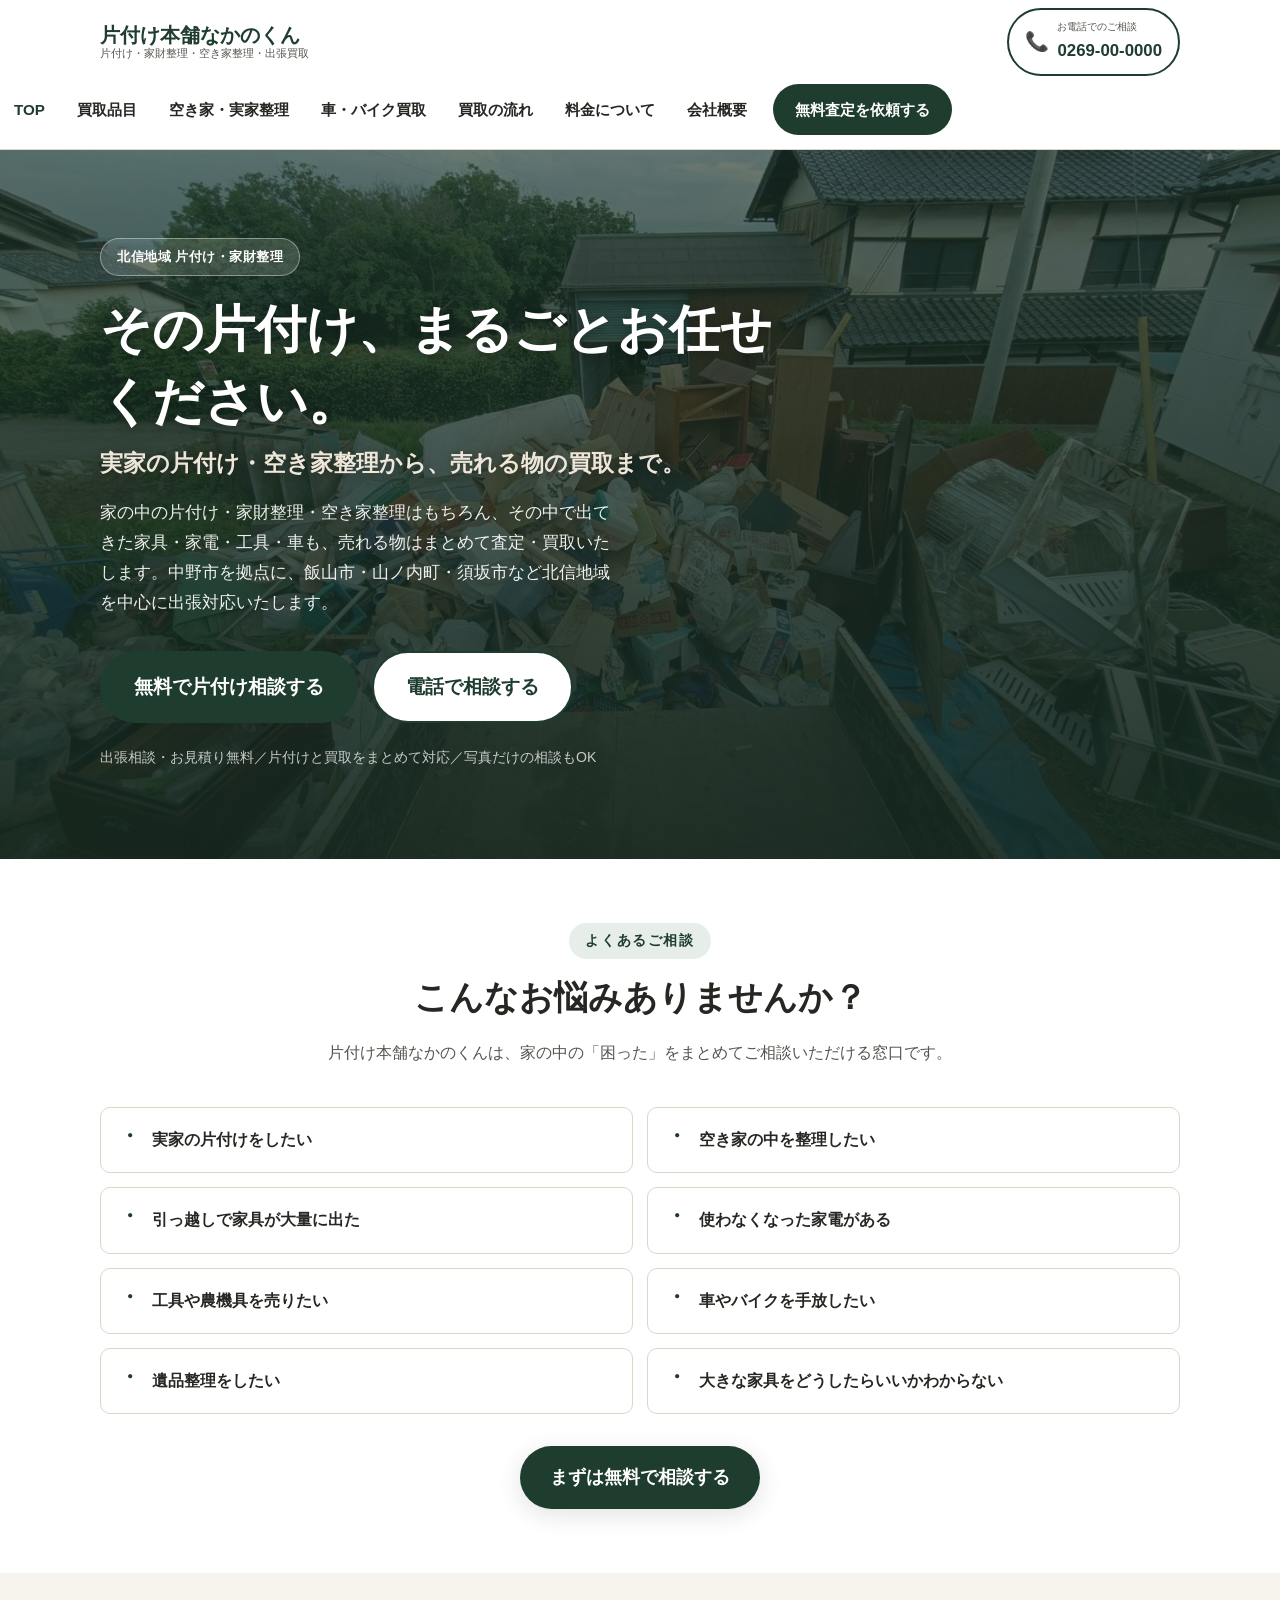
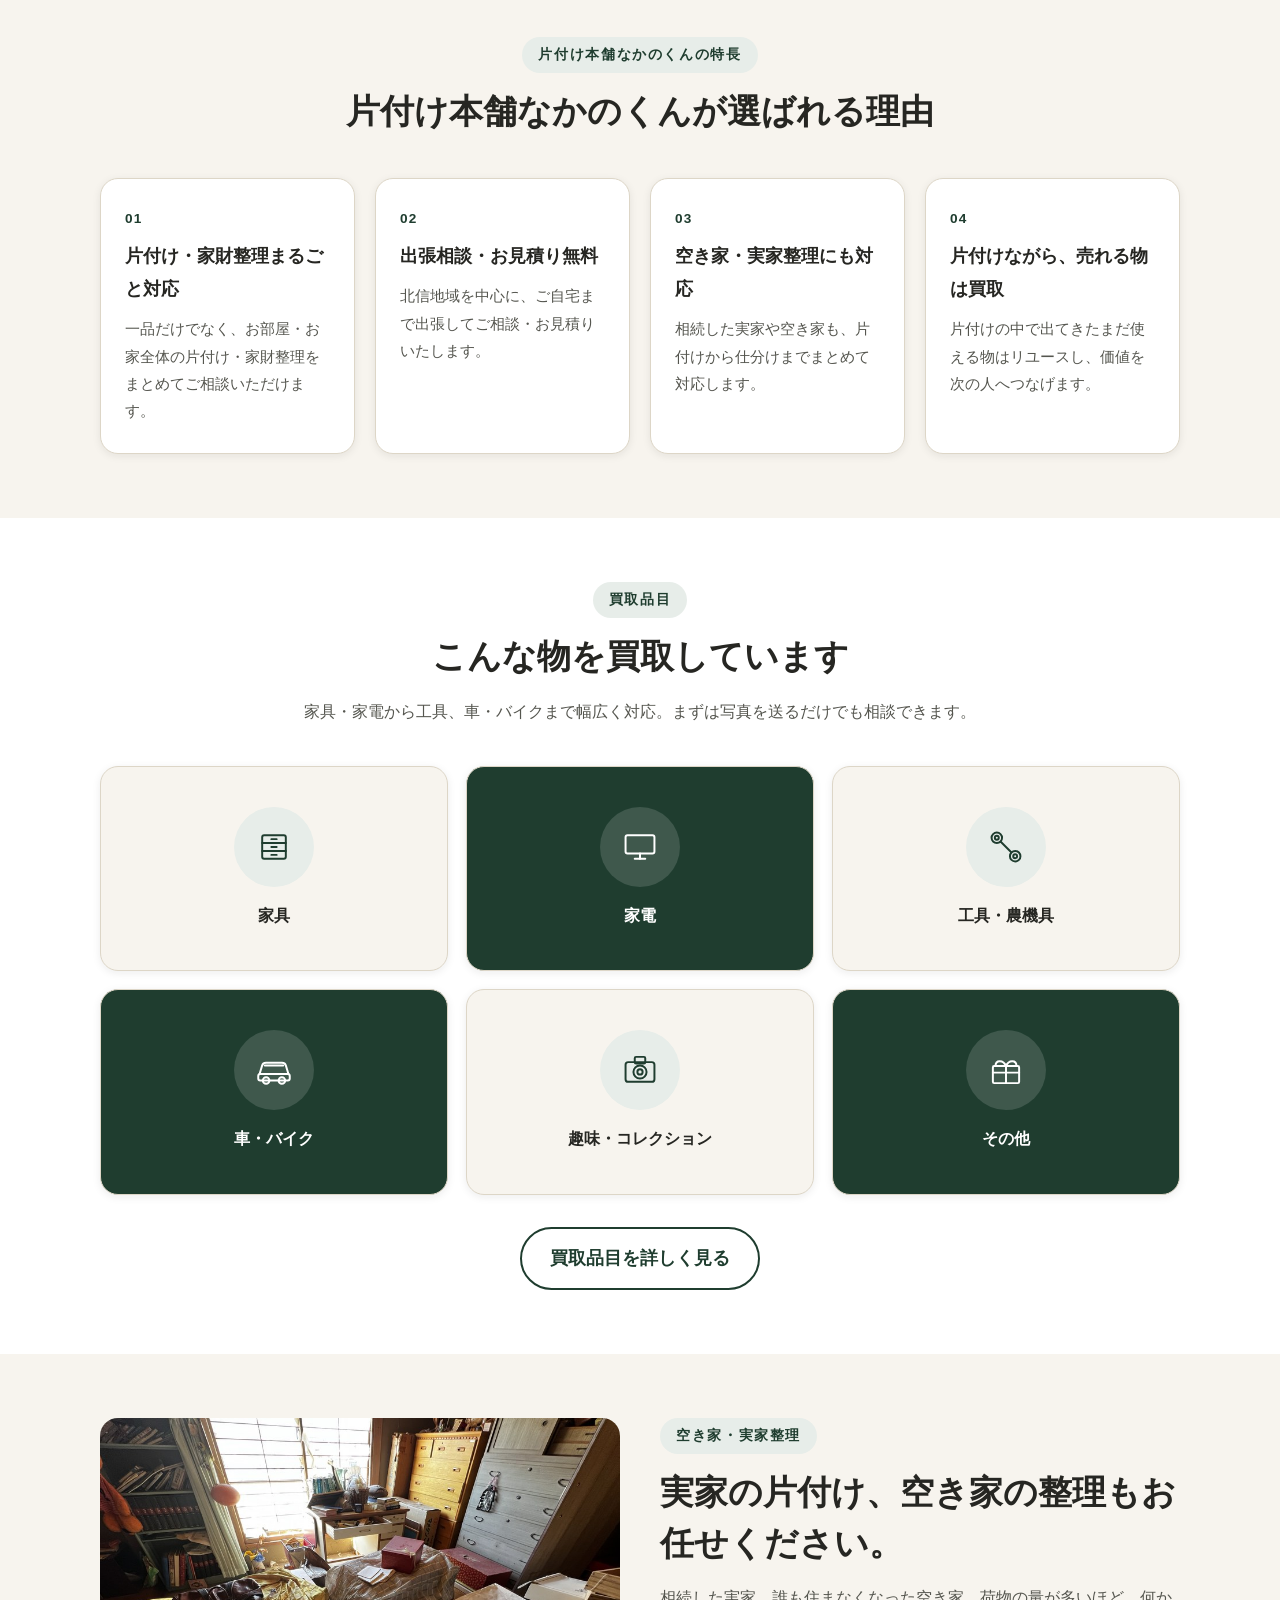
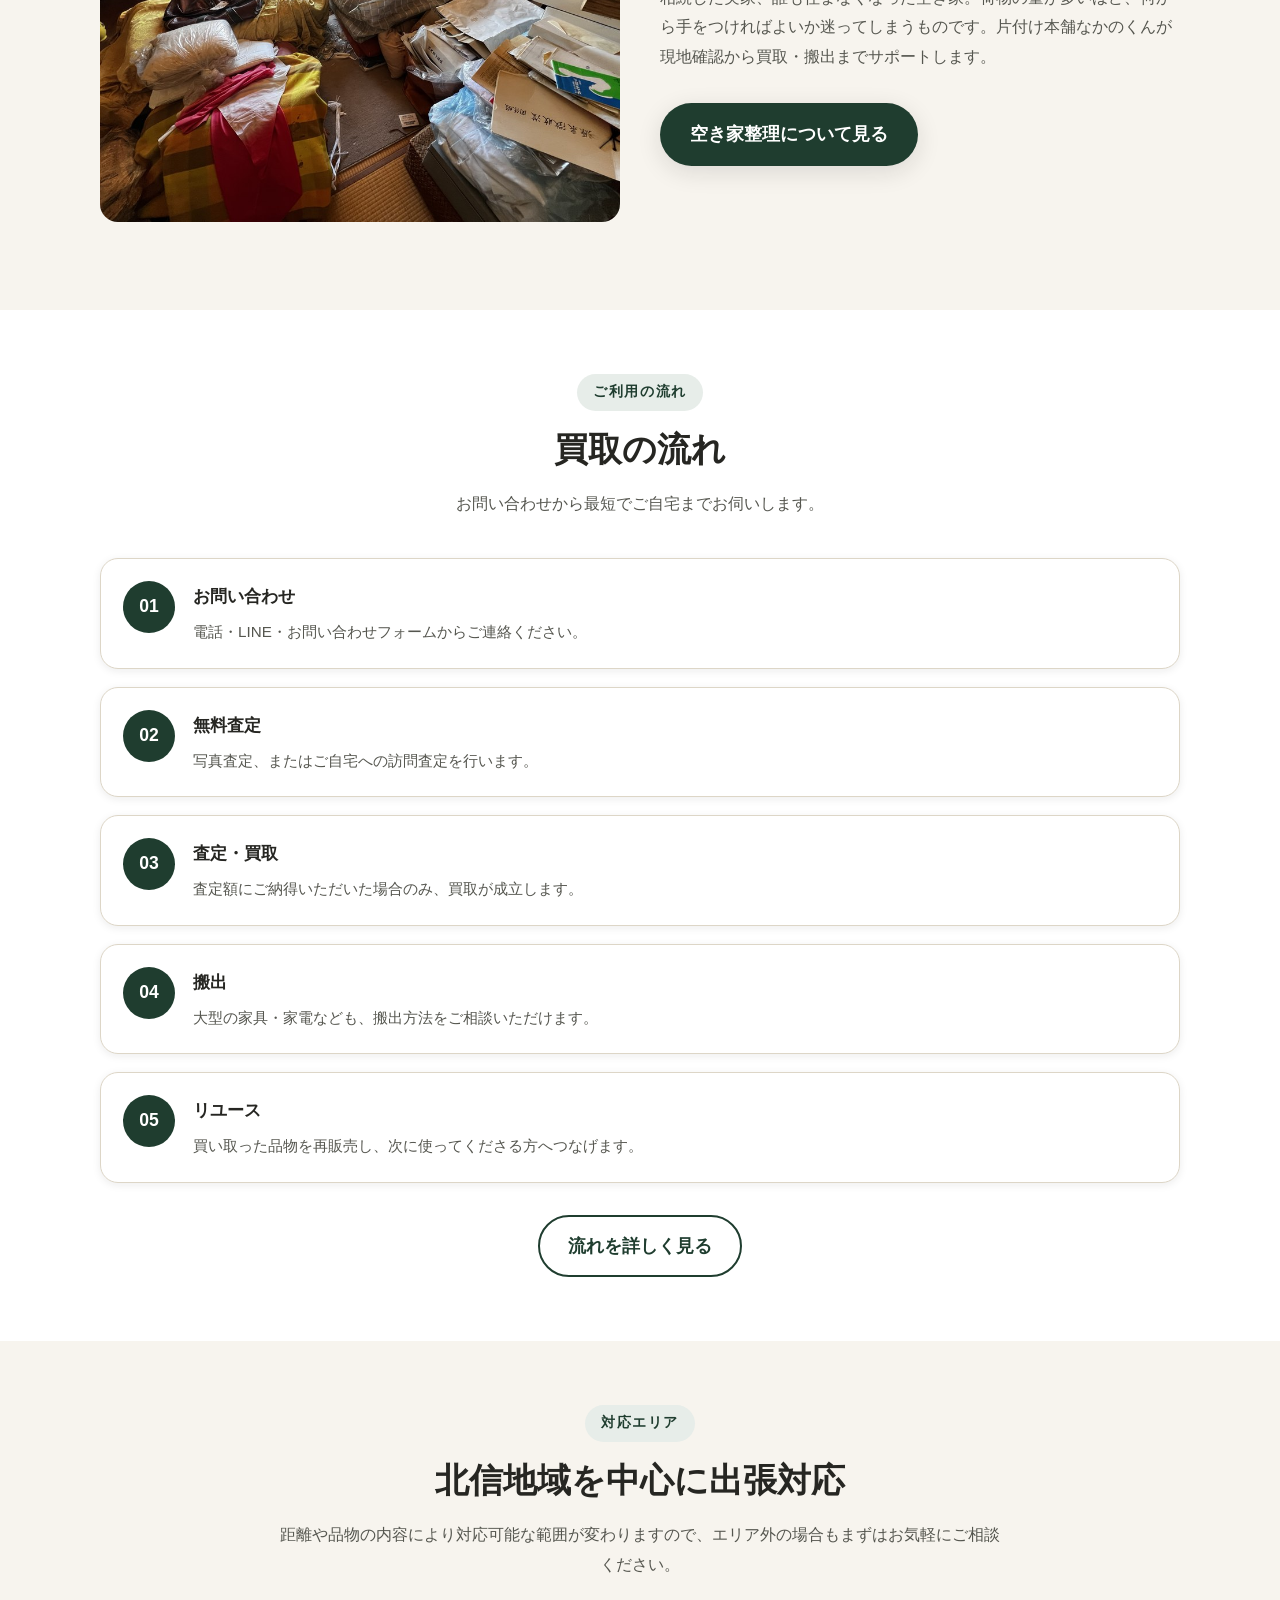
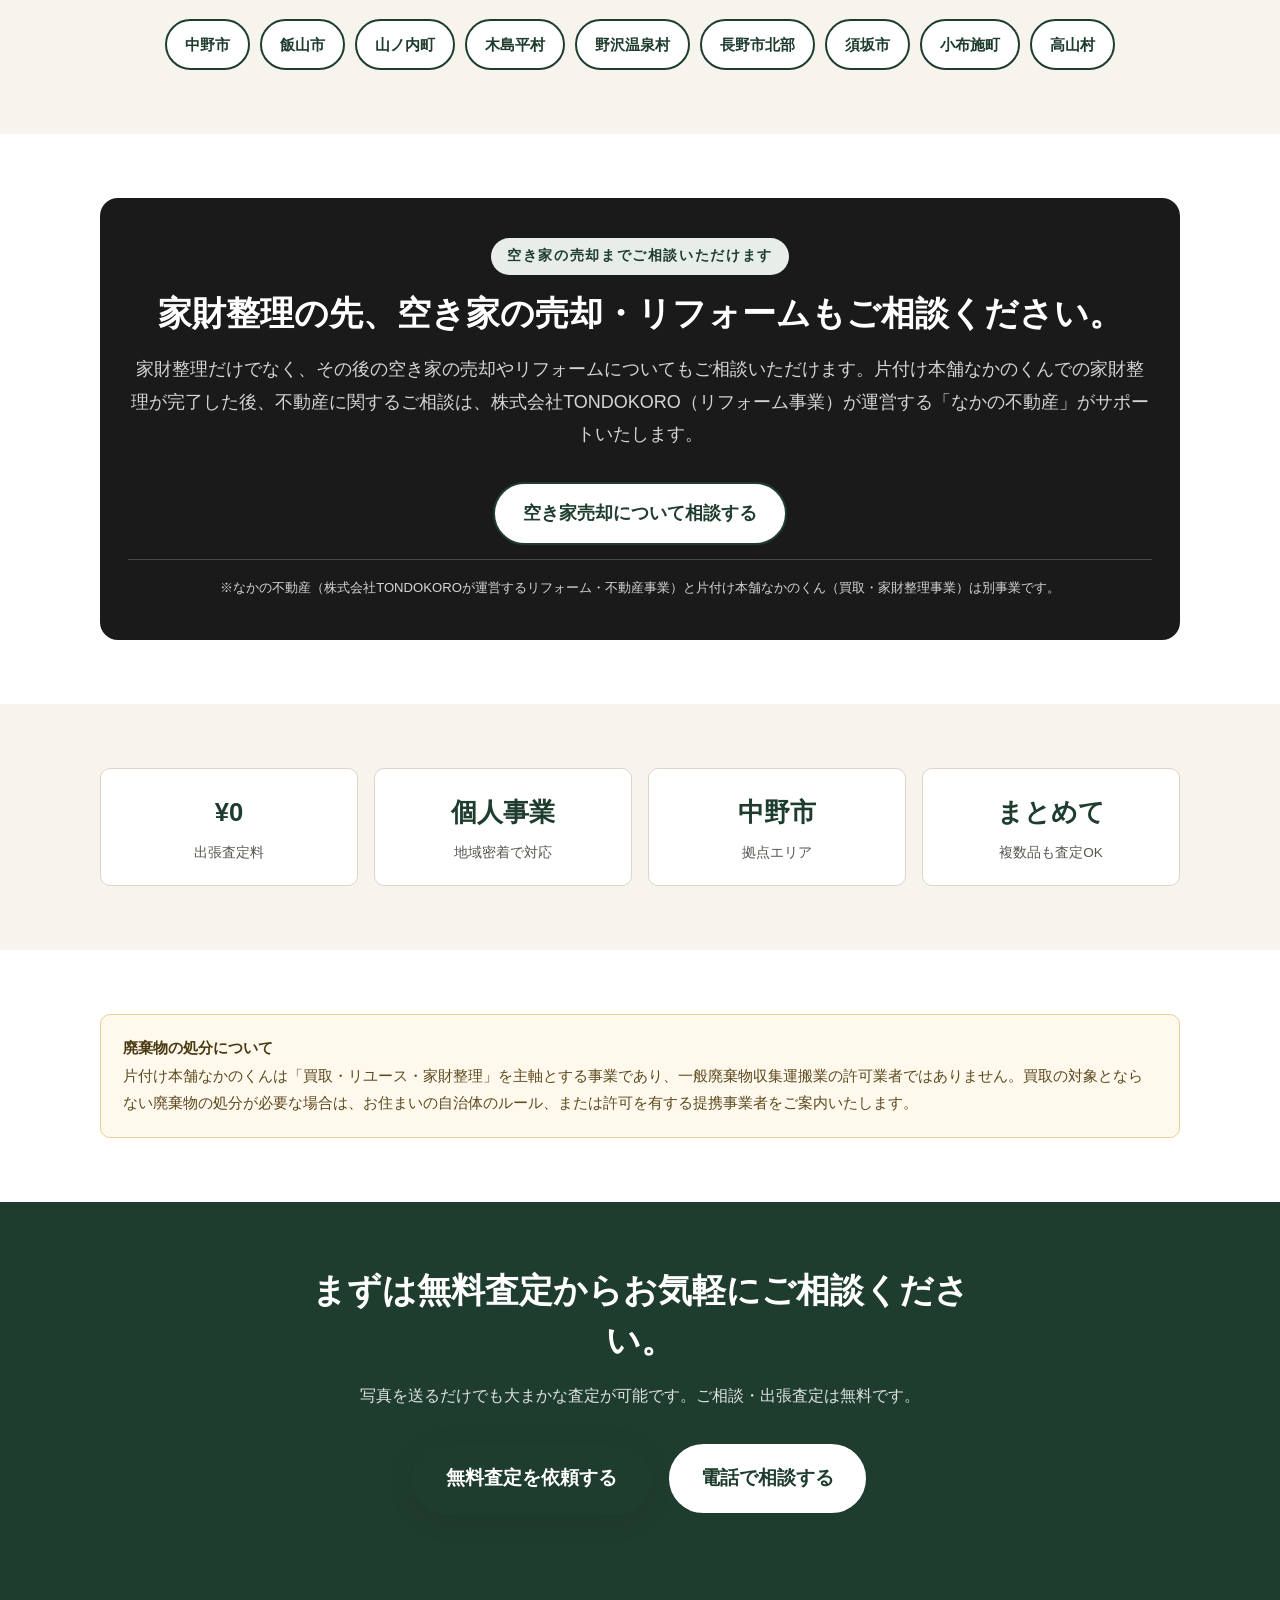
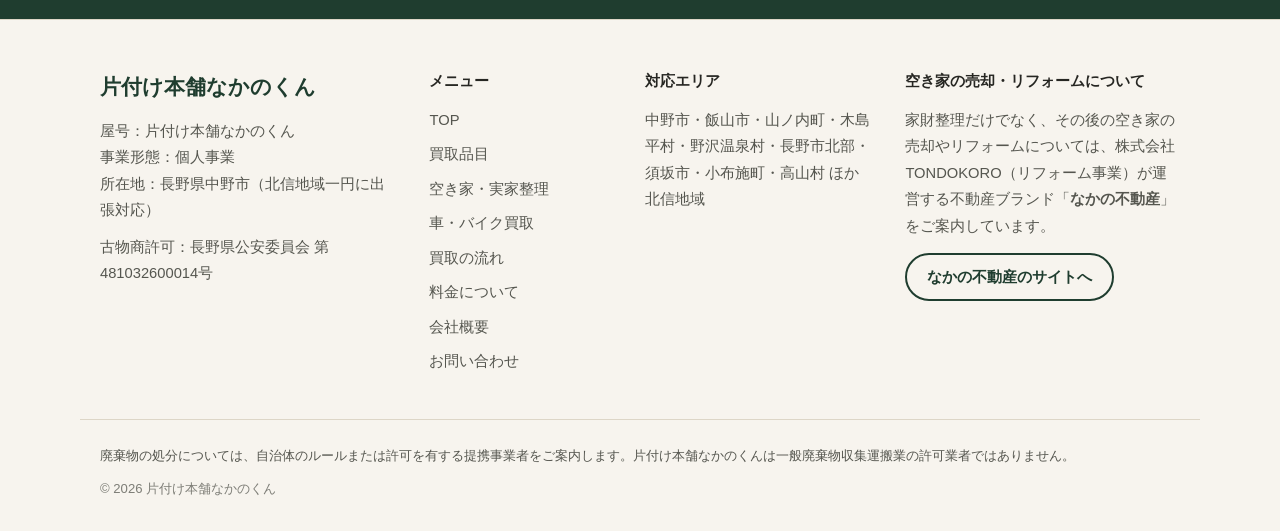
==== index.html @ fd68d9de "片付け本舗なかのくん公式サイトを新しいリポジトリに復元 元のリポジトリ（kktondokoro-source/-）がまったく別のプロジェクト （車両メンテナンスのLINE bot）に差し替わっており、" ====
<!doctype html><html><head><meta charset=utf8><meta name=viewport content="width=device-width,initial-scale=1"><style>:root{color-scheme:light}body{margin:0;padding:0;font:14px -apple-system,BlinkMacSystemFont,sans-serif;background:#faf9f5;color:#141413}img{max-width:100%}[hidden]:not([hidden=until-found i]){display:none!important}</style></head><body>
<!DOCTYPE html>
<html lang="ja">
<head>
<meta charset="UTF-8">
<meta name="viewport" content="width=device-width, initial-scale=1.0">
<title>片付け本舗なかのくん｜中野市・北信地域の片付け・家財整理・空き家整理・出張買取</title>
<meta name="description" content="長野県中野市を中心に北信地域（飯山市・山ノ内町・須坂市・小布施町など）で実家の片付け・空き家整理・家財整理を行う片付け本舗なかのくん。片付けの中で出てきた家具・家電・工具・農機具・車やバイクは、売れるものをまとめて買取いたします。出張相談・お見積りは無料です。">
<link rel="canonical" href="https://example.com/index.html">

<!-- OGP -->
<meta property="og:type" content="website">
<meta property="og:site_name" content="片付け本舗なかのくん">
<meta property="og:title" content="片付け本舗なかのくん｜その片付け、まるごとお任せください。">
<meta property="og:description" content="中野市を中心に北信地域で片付け・家財整理・空き家整理を行う片付け本舗なかのくん。売れる物はまとめて買取いたします。出張相談は無料です。">
<meta property="og:image" content="https://example.com/images/ogp.jpg">
<meta property="og:url" content="https://example.com/index.html">
<meta property="og:locale" content="ja_JP">
<meta name="twitter:card" content="summary_large_image">

<link rel="icon" href="data:image/svg+xml,<svg xmlns=%22http://www.w3.org/2000/svg%22 viewBox=%220 0 100 100%22><rect width=%22100%22 height=%22100%22 rx=%2220%22 fill=%22%231f3d2f%22/><text x=%2250%22 y=%2265%22 font-size=%2255%22 fill=%22white%22 text-anchor=%22middle%22 font-family=%22sans-serif%22>お</text></svg>">
<link rel="stylesheet" href="css/style.css">

<script type="application/ld+json">
{
  "@context": "https://schema.org",
  "@type": "LocalBusiness",
  "name": "片付け本舗なかのくん",
  "description": "長野県中野市を中心に北信地域で出張買取・家財整理・空き家整理を行う個人事業です。",
  "image": "https://example.com/images/hero.jpg",
  "url": "https://example.com/index.html",
  "telephone": "+81-269-00-0000",
  "priceRange": "出張査定無料",
  "address": {
    "@type": "PostalAddress",
    "addressRegion": "長野県",
    "addressLocality": "中野市",
    "addressCountry": "JP"
  },
  "areaServed": ["中野市", "飯山市", "山ノ内町", "木島平村", "野沢温泉村", "長野市北部", "須坂市", "小布施町", "高山村"],
  "sameAs": []
}
</script>
</head>
<body>

<a class="sr-only" href="#main">本文へスキップ</a>

<!-- ============ HEADER ============ -->
<header class="site-header">
  <div class="header-inner container">
    <a href="index.html" class="logo">
      <span class="logo-main">片付け本舗なかのくん</span>
      <span class="logo-sub">片付け・家財整理・空き家整理・出張買取</span>
    </a>
    <!-- TODO: 実際の電話番号に差し替えてください -->
    <a class="header-tel" href="tel:0269000000">
      <span class="tel-icon" aria-hidden="true">📞</span>
      <span class="tel-text"><span class="tel-label">お電話でのご相談</span><span class="tel-number">0269-00-0000</span></span>
    </a>
    <button class="nav-toggle" aria-label="メニューを開く" aria-expanded="false" aria-controls="siteNav">
      <span></span><span></span><span></span>
    </button>
  </div>
  <nav class="site-nav" id="siteNav">
    <ul>
      <li><a href="index.html">TOP</a></li>
      <li><a href="buyback-items.html">買取品目</a></li>
      <li><a href="akiya.html">空き家・実家整理</a></li>
      <li><a href="vehicle.html">車・バイク買取</a></li>
      <li><a href="flow.html">買取の流れ</a></li>
      <li><a href="price.html">料金について</a></li>
      <li><a href="company.html">会社概要</a></li>
      <li><a href="contact.html" class="nav-cta">無料査定を依頼する</a></li>
    </ul>
  </nav>
</header>

<main id="main">

  <!-- ============ HERO ============ -->
  <section class="hero">
    <div class="hero-media">
      <img src="images/hero.jpg" alt="家財整理・搬出作業の様子">
    </div>
    <div class="hero-content">
      <div class="container">
        <div class="hero-copy">
          <span class="hero-badge">北信地域 片付け・家財整理</span>
          <h1 class="hero-title">その片付け、まるごとお任せください。
            <small>実家の片付け・空き家整理から、売れる物の買取まで。</small>
          </h1>
          <p class="hero-sub">家の中の片付け・家財整理・空き家整理はもちろん、その中で出てきた家具・家電・工具・車も、売れる物はまとめて査定・買取いたします。中野市を拠点に、飯山市・山ノ内町・須坂市など北信地域を中心に出張対応いたします。</p>
          <div class="hero-actions">
            <a href="contact.html" class="btn btn-primary btn-lg">無料で片付け相談する</a>
            <a href="tel:0269000000" class="btn btn-secondary btn-lg">電話で相談する</a>
          </div>
          <p class="hero-note">出張相談・お見積り無料／片付けと買取をまとめて対応／写真だけの相談もOK</p>
        </div>
      </div>
    </div>
  </section>

  <!-- ============ こんなお悩みありませんか？ ============ -->
  <section class="section" id="worries">
    <div class="container">
      <div class="section-head">
        <span class="eyebrow">よくあるご相談</span>
        <h2 class="section-title">こんなお悩みありませんか？</h2>
        <p class="section-lead">片付け本舗なかのくんは、家の中の「困った」をまとめてご相談いただける窓口です。</p>
      </div>
      <ul class="worry-list">
        <li class="worry-item"><span class="mark">・</span>実家の片付けをしたい</li>
        <li class="worry-item"><span class="mark">・</span>空き家の中を整理したい</li>
        <li class="worry-item"><span class="mark">・</span>引っ越しで家具が大量に出た</li>
        <li class="worry-item"><span class="mark">・</span>使わなくなった家電がある</li>
        <li class="worry-item"><span class="mark">・</span>工具や農機具を売りたい</li>
        <li class="worry-item"><span class="mark">・</span>車やバイクを手放したい</li>
        <li class="worry-item"><span class="mark">・</span>遺品整理をしたい</li>
        <li class="worry-item"><span class="mark">・</span>大きな家具をどうしたらいいかわからない</li>
      </ul>
      <div class="btn-group" style="justify-content:center">
        <a href="contact.html" class="btn btn-primary">まずは無料で相談する</a>
      </div>
    </div>
  </section>

  <!-- ============ 選ばれる理由 ============ -->
  <section class="section section-alt">
    <div class="container">
      <div class="section-head">
        <span class="eyebrow">片付け本舗なかのくんの特長</span>
        <h2 class="section-title">片付け本舗なかのくんが選ばれる理由</h2>
      </div>
      <div class="reason-grid">
        <div class="reason-card">
          <p class="reason-num">01</p>
          <p class="reason-title">片付け・家財整理まるごと対応</p>
          <p class="reason-text">一品だけでなく、お部屋・お家全体の片付け・家財整理をまとめてご相談いただけます。</p>
        </div>
        <div class="reason-card">
          <p class="reason-num">02</p>
          <p class="reason-title">出張相談・お見積り無料</p>
          <p class="reason-text">北信地域を中心に、ご自宅まで出張してご相談・お見積りいたします。</p>
        </div>
        <div class="reason-card">
          <p class="reason-num">03</p>
          <p class="reason-title">空き家・実家整理にも対応</p>
          <p class="reason-text">相続した実家や空き家も、片付けから仕分けまでまとめて対応します。</p>
        </div>
        <div class="reason-card">
          <p class="reason-num">04</p>
          <p class="reason-title">片付けながら、売れる物は買取</p>
          <p class="reason-text">片付けの中で出てきたまだ使える物はリユースし、価値を次の人へつなげます。</p>
        </div>
      </div>
    </div>
  </section>

  <!-- ============ 買取品目プレビュー ============ -->
  <section class="section" id="items">
    <div class="container">
      <div class="section-head">
        <span class="eyebrow">買取品目</span>
        <h2 class="section-title">こんな物を買取しています</h2>
        <p class="section-lead">家具・家電から工具、車・バイクまで幅広く対応。まずは写真を送るだけでも相談できます。</p>
      </div>
      <div class="cat-grid">
        <a class="cat-card" href="buyback-items.html#furniture">
          <span class="cat-card-icon" aria-hidden="true"><svg viewBox="0 0 64 64"><rect x="14" y="14" width="36" height="36" rx="3"/><line x1="14" y1="26" x2="50" y2="26"/><line x1="14" y1="38" x2="50" y2="38"/><line x1="28" y1="20" x2="36" y2="20"/><line x1="28" y1="32" x2="36" y2="32"/><line x1="28" y1="44" x2="36" y2="44"/></svg></span>
          <span class="cat-card-label">家具</span>
        </a>
        <a class="cat-card" href="buyback-items.html#appliance">
          <span class="cat-card-icon" aria-hidden="true"><svg viewBox="0 0 64 64"><rect x="10" y="14" width="44" height="28" rx="3"/><line x1="24" y1="50" x2="40" y2="50"/><line x1="32" y1="42" x2="32" y2="50"/></svg></span>
          <span class="cat-card-label">家電</span>
        </a>
        <a class="cat-card" href="buyback-items.html#tool">
          <span class="cat-card-icon" aria-hidden="true"><svg viewBox="0 0 64 64"><circle cx="18" cy="18" r="8"/><circle cx="18" cy="18" r="3"/><line x1="24" y1="24" x2="40" y2="40"/><circle cx="46" cy="46" r="8"/><circle cx="46" cy="46" r="3"/></svg></span>
          <span class="cat-card-label">工具・農機具</span>
        </a>
        <a class="cat-card" href="vehicle.html">
          <span class="cat-card-icon" aria-hidden="true"><svg viewBox="0 0 64 64"><path d="M10 38l4-13a6 6 0 0 1 5.7-4h24.6a6 6 0 0 1 5.7 4l4 13"/><rect x="8" y="38" width="48" height="10" rx="3"/><circle cx="20" cy="48" r="5"/><circle cx="44" cy="48" r="5"/><line x1="18" y1="25" x2="46" y2="25"/></svg></span>
          <span class="cat-card-label">車・バイク</span>
        </a>
        <a class="cat-card" href="buyback-items.html#hobby">
          <span class="cat-card-icon" aria-hidden="true"><svg viewBox="0 0 64 64"><rect x="10" y="20" width="44" height="30" rx="4"/><rect x="24" y="12" width="16" height="10" rx="2"/><circle cx="32" cy="35" r="10"/><circle cx="32" cy="35" r="4"/></svg></span>
          <span class="cat-card-label">趣味・コレクション</span>
        </a>
        <a class="cat-card" href="buyback-items.html#other">
          <span class="cat-card-icon" aria-hidden="true"><svg viewBox="0 0 64 64"><rect x="12" y="26" width="40" height="26" rx="2"/><line x1="12" y1="36" x2="52" y2="36"/><line x1="32" y1="26" x2="32" y2="52"/><path d="M32 26c-4-10-16-10-16 0"/><path d="M32 26c4-10 16-10 16 0"/></svg></span>
          <span class="cat-card-label">その他</span>
        </a>
      </div>
      <div class="btn-group" style="justify-content:center">
        <a href="buyback-items.html" class="btn btn-outline">買取品目を詳しく見る</a>
      </div>
    </div>
  </section>

  <!-- ============ 空き家・家財整理 ============ -->
  <section class="section section-alt">
    <div class="container item-grid-desktop">
      <div>
        <img src="images/akiya-cleanup.jpg" alt="空き家整理の様子" style="border-radius:18px;margin-bottom:24px;">
      </div>
      <div>
        <span class="eyebrow">空き家・実家整理</span>
        <h2 class="section-title">実家の片付け、空き家の整理もお任せください。</h2>
        <p class="section-lead">相続した実家、誰も住まなくなった空き家。荷物の量が多いほど、何から手をつければよいか迷ってしまうものです。片付け本舗なかのくんが現地確認から買取・搬出までサポートします。</p>
        <div class="btn-group">
          <a href="akiya.html" class="btn btn-primary">空き家整理について見る</a>
        </div>
      </div>
    </div>
  </section>

  <!-- ============ 買取の流れ プレビュー ============ -->
  <section class="section">
    <div class="container">
      <div class="section-head">
        <span class="eyebrow">ご利用の流れ</span>
        <h2 class="section-title">買取の流れ</h2>
        <p class="section-lead">お問い合わせから最短でご自宅までお伺いします。</p>
      </div>
      <div class="step-list">
        <div class="step-item">
          <div class="step-num">01</div>
          <div>
            <p class="step-title">お問い合わせ</p>
            <p class="step-text">電話・LINE・お問い合わせフォームからご連絡ください。</p>
          </div>
        </div>
        <div class="step-item">
          <div class="step-num">02</div>
          <div>
            <p class="step-title">無料査定</p>
            <p class="step-text">写真査定、またはご自宅への訪問査定を行います。</p>
          </div>
        </div>
        <div class="step-item">
          <div class="step-num">03</div>
          <div>
            <p class="step-title">査定・買取</p>
            <p class="step-text">査定額にご納得いただいた場合のみ、買取が成立します。</p>
          </div>
        </div>
        <div class="step-item">
          <div class="step-num">04</div>
          <div>
            <p class="step-title">搬出</p>
            <p class="step-text">大型の家具・家電なども、搬出方法をご相談いただけます。</p>
          </div>
        </div>
        <div class="step-item">
          <div class="step-num">05</div>
          <div>
            <p class="step-title">リユース</p>
            <p class="step-text">買い取った品物を再販売し、次に使ってくださる方へつなげます。</p>
          </div>
        </div>
      </div>
      <div class="btn-group" style="justify-content:center">
        <a href="flow.html" class="btn btn-outline">流れを詳しく見る</a>
      </div>
    </div>
  </section>

  <!-- ============ 対応エリア ============ -->
  <section class="section section-alt">
    <div class="container">
      <div class="section-head">
        <span class="eyebrow">対応エリア</span>
        <h2 class="section-title">北信地域を中心に出張対応</h2>
        <p class="section-lead">距離や品物の内容により対応可能な範囲が変わりますので、エリア外の場合もまずはお気軽にご相談ください。</p>
      </div>
      <div class="area-tags">
        <span class="area-tag">中野市</span>
        <span class="area-tag">飯山市</span>
        <span class="area-tag">山ノ内町</span>
        <span class="area-tag">木島平村</span>
        <span class="area-tag">野沢温泉村</span>
        <span class="area-tag">長野市北部</span>
        <span class="area-tag">須坂市</span>
        <span class="area-tag">小布施町</span>
        <span class="area-tag">高山村</span>
      </div>
    </div>
  </section>

  <!-- ============ 不動産連携 ============ -->
  <section class="section" id="realty">
    <div class="container">
      <div class="realty-panel">
        <span class="eyebrow">空き家の売却までご相談いただけます</span>
        <h2 class="section-title">家財整理の先、空き家の売却・リフォームもご相談ください。</h2>
        <p>家財整理だけでなく、その後の空き家の売却やリフォームについてもご相談いただけます。片付け本舗なかのくんでの家財整理が完了した後、不動産に関するご相談は、株式会社TONDOKORO（リフォーム事業）が運営する「なかの不動産」がサポートいたします。</p>
        <div class="btn-group" style="justify-content:center">
          <a href="https://example-tondokoro.co.jp" target="_blank" rel="noopener" class="btn btn-secondary">空き家売却について相談する</a>
        </div>
        <p class="realty-divider">※なかの不動産（株式会社TONDOKOROが運営するリフォーム・不動産事業）と片付け本舗なかのくん（買取・家財整理事業）は別事業です。</p>
      </div>
    </div>
  </section>

  <!-- ============ 信頼性 ============ -->
  <section class="section section-alt">
    <div class="container">
      <div class="trust-grid">
        <div class="trust-item">
          <p class="num">¥0</p>
          <p class="label">出張査定料</p>
        </div>
        <div class="trust-item">
          <p class="num">個人事業</p>
          <p class="label">地域密着で対応</p>
        </div>
        <div class="trust-item">
          <p class="num">中野市</p>
          <p class="label">拠点エリア</p>
        </div>
        <div class="trust-item">
          <p class="num">まとめて</p>
          <p class="label">複数品も査定OK</p>
        </div>
      </div>
    </div>
  </section>

  <!-- ============ 廃棄物に関する注意書き ============ -->
  <section class="section">
    <div class="container">
      <div class="notice-box">
        <strong>廃棄物の処分について</strong><br>
        片付け本舗なかのくんは「買取・リユース・家財整理」を主軸とする事業であり、一般廃棄物収集運搬業の許可業者ではありません。買取の対象とならない廃棄物の処分が必要な場合は、お住まいの自治体のルール、または許可を有する提携事業者をご案内いたします。
      </div>
    </div>
  </section>

  <!-- ============ 最終CTA ============ -->
  <section class="section section-dark">
    <div class="container section-head">
      <h2 class="section-title">まずは無料査定からお気軽にご相談ください。</h2>
      <p class="section-lead">写真を送るだけでも大まかな査定が可能です。ご相談・出張査定は無料です。</p>
      <div class="btn-group" style="justify-content:center">
        <a href="contact.html" class="btn btn-primary btn-lg">無料査定を依頼する</a>
        <a href="tel:0269000000" class="btn btn-secondary btn-lg">電話で相談する</a>
      </div>
    </div>
  </section>

</main>

<!-- ============ FOOTER ============ -->
<footer class="site-footer">
  <div class="container footer-grid">
    <div class="footer-about">
      <p class="footer-logo">片付け本舗なかのくん</p>
      <p>屋号：片付け本舗なかのくん<br>
      事業形態：個人事業<br>
      所在地：長野県中野市（北信地域一円に出張対応）</p>
      <p style="margin-top:10px;">古物商許可：長野県公安委員会 第481032600014号</p>
    </div>
    <div class="footer-links">
      <p class="footer-heading">メニュー</p>
      <ul>
        <li><a href="index.html">TOP</a></li>
        <li><a href="buyback-items.html">買取品目</a></li>
        <li><a href="akiya.html">空き家・実家整理</a></li>
        <li><a href="vehicle.html">車・バイク買取</a></li>
        <li><a href="flow.html">買取の流れ</a></li>
        <li><a href="price.html">料金について</a></li>
        <li><a href="company.html">会社概要</a></li>
        <li><a href="contact.html">お問い合わせ</a></li>
      </ul>
    </div>
    <div class="footer-links">
      <p class="footer-heading">対応エリア</p>
      <p>中野市・飯山市・山ノ内町・木島平村・野沢温泉村・長野市北部・須坂市・小布施町・高山村 ほか北信地域</p>
    </div>
    <div class="footer-partner">
      <p class="footer-heading">空き家の売却・リフォームについて</p>
      <p>家財整理だけでなく、その後の空き家の売却やリフォームについては、株式会社TONDOKORO（リフォーム事業）が運営する不動産ブランド「<strong>なかの不動産</strong>」をご案内しています。</p>
      <a href="https://example-tondokoro.co.jp" class="btn btn-outline" target="_blank" rel="noopener">なかの不動産のサイトへ</a>
    </div>
  </div>
  <div class="footer-bottom container">
    <p>廃棄物の処分については、自治体のルールまたは許可を有する提携事業者をご案内します。片付け本舗なかのくんは一般廃棄物収集運搬業の許可業者ではありません。</p>
    <p class="copyright">&copy; 2026 片付け本舗なかのくん</p>
  </div>
</footer>

<!-- ============ 固定CTA（モバイル） ============ -->
<div class="fixed-cta">
  <a href="tel:0269000000" class="fixed-cta-btn fixed-cta-tel"><span aria-hidden="true">📞</span>電話で相談</a>
  <a href="contact.html" class="fixed-cta-btn fixed-cta-form"><span aria-hidden="true">📝</span>無料査定を依頼</a>
</div>

<script src="js/main.js"></script>
</body>
</html>

</body></html>
---- css/style.css ----
/* ============================================================
   片付け本舗なかのくん公式サイト共通スタイルシート
   ============================================================ */

:root {
  --color-black: #1a1a1a;
  --color-white: #ffffff;
  --color-beige: #ede6d9;
  --color-beige-light: #f7f4ee;
  --color-green: #1f3d2f;
  --color-green-light: #2c4a3b;
  --color-green-pale: #e7ede9;
  --color-text: #262622;
  --color-text-sub: #55564f;
  --color-border: #ddd6c7;
  --color-danger: #8a2f2f;

  --font-base: "Hiragino Sans", "Hiragino Kaku Gothic ProN", "Yu Gothic",
    "Noto Sans JP", "Meiryo", sans-serif;

  --radius: 10px;
  --radius-lg: 18px;
  --shadow-sm: 0 2px 8px rgba(26, 26, 26, 0.08);
  --shadow-md: 0 6px 24px rgba(26, 26, 26, 0.12);
  --container-w: 1120px;
  --header-h: 64px;
  --fixed-cta-h: 64px;
}

/* ---------- Reset ---------- */
*,
*::before,
*::after {
  box-sizing: border-box;
}

html {
  -webkit-text-size-adjust: 100%;
  scroll-behavior: smooth;
  scroll-padding-top: calc(var(--header-h) + 12px);
}

body {
  margin: 0;
  font-family: var(--font-base);
  color: var(--color-text);
  background: var(--color-white);
  line-height: 1.8;
  font-size: 17px;
  -webkit-font-smoothing: antialiased;
  padding-bottom: var(--fixed-cta-h);
}

img {
  max-width: 100%;
  display: block;
  height: auto;
}

a {
  color: inherit;
  text-decoration: none;
}

ul,
ol {
  margin: 0;
  padding: 0;
  list-style: none;
}

h1,
h2,
h3,
h4,
p {
  margin: 0;
}

button {
  font-family: inherit;
  cursor: pointer;
}

.container {
  max-width: var(--container-w);
  margin: 0 auto;
  padding: 0 20px;
}

.sr-only {
  position: absolute;
  width: 1px;
  height: 1px;
  overflow: hidden;
  clip: rect(0 0 0 0);
  white-space: nowrap;
}

/* ---------- Buttons ---------- */
.btn {
  display: inline-flex;
  align-items: center;
  justify-content: center;
  gap: 8px;
  padding: 18px 28px;
  font-size: 1.1rem;
  font-weight: 700;
  border-radius: 999px;
  border: 2px solid transparent;
  transition: transform 0.15s ease, box-shadow 0.15s ease, opacity 0.15s ease;
  line-height: 1.3;
  min-height: 56px;
}

.btn-primary {
  background: var(--color-green);
  color: var(--color-white);
  box-shadow: var(--shadow-md);
}

.btn-primary:hover,
.btn-primary:focus-visible {
  transform: translateY(-2px);
  box-shadow: 0 10px 28px rgba(31, 61, 47, 0.35);
}

.btn-secondary {
  background: var(--color-white);
  color: var(--color-green);
  border-color: var(--color-green);
}

.btn-outline {
  background: transparent;
  color: var(--color-green);
  border-color: var(--color-green);
}

.btn-tel {
  background: var(--color-black);
  color: var(--color-white);
}

.btn-block {
  width: 100%;
}

.btn-lg {
  padding: 22px 32px;
  font-size: 1.2rem;
  min-height: 64px;
}

.btn-group {
  display: flex;
  flex-wrap: wrap;
  gap: 16px;
  margin-top: 32px;
}

/* ---------- Section basics ---------- */
.section {
  padding: 64px 0;
}

.section-alt {
  background: var(--color-beige-light);
}

.section-dark {
  background: var(--color-green);
  color: var(--color-white);
}

.section-head {
  text-align: center;
  max-width: 720px;
  margin: 0 auto 40px;
}

.eyebrow {
  display: inline-block;
  font-size: 0.85rem;
  font-weight: 700;
  letter-spacing: 0.12em;
  color: var(--color-green);
  background: var(--color-green-pale);
  padding: 6px 16px;
  border-radius: 999px;
  margin-bottom: 14px;
}

.section-dark .eyebrow {
  background: rgba(255, 255, 255, 0.12);
  color: var(--color-white);
}

.section-title {
  font-size: clamp(1.5rem, 4vw, 2.1rem);
  font-weight: 800;
  line-height: 1.5;
}

.section-lead {
  margin-top: 14px;
  color: var(--color-text-sub);
  font-size: 1.02rem;
}

.section-dark .section-lead {
  color: rgba(255, 255, 255, 0.85);
}

/* ============================================================
   Header
   ============================================================ */
.site-header {
  position: sticky;
  top: 0;
  z-index: 200;
  background: var(--color-white);
  border-bottom: 1px solid var(--color-border);
}

.header-inner {
  display: flex;
  align-items: center;
  justify-content: space-between;
  gap: 12px;
  height: var(--header-h);
}

.logo {
  display: flex;
  flex-direction: column;
  line-height: 1.2;
  flex: 1;
  min-width: 0;
}

.logo-main {
  font-size: 1.25rem;
  font-weight: 800;
  color: var(--color-green);
  white-space: nowrap;
}

.logo-sub {
  font-size: 0.68rem;
  color: var(--color-text-sub);
  white-space: nowrap;
  overflow: hidden;
  text-overflow: ellipsis;
}

.header-tel {
  display: none;
  align-items: center;
  gap: 8px;
  border: 2px solid var(--color-green);
  border-radius: 999px;
  padding: 8px 16px;
  white-space: nowrap;
}

.header-tel .tel-icon {
  font-size: 1.2rem;
}

.header-tel .tel-label {
  display: block;
  font-size: 0.65rem;
  color: var(--color-text-sub);
}

.header-tel .tel-number {
  display: block;
  font-size: 1.05rem;
  font-weight: 800;
  color: var(--color-green);
}

.nav-toggle {
  background: none;
  border: none;
  width: 44px;
  height: 44px;
  flex-shrink: 0;
  display: flex;
  flex-direction: column;
  align-items: center;
  justify-content: center;
  gap: 5px;
}

.nav-toggle span {
  display: block;
  width: 26px;
  height: 2px;
  background: var(--color-black);
  transition: transform 0.2s ease, opacity 0.2s ease;
}

.nav-toggle[aria-expanded="true"] span:nth-child(1) {
  transform: translateY(7px) rotate(45deg);
}

.nav-toggle[aria-expanded="true"] span:nth-child(2) {
  opacity: 0;
}

.nav-toggle[aria-expanded="true"] span:nth-child(3) {
  transform: translateY(-7px) rotate(-45deg);
}

.site-nav {
  max-height: 0;
  overflow: hidden;
  background: var(--color-white);
  border-top: 1px solid transparent;
  transition: max-height 0.25s ease;
}

.site-nav.is-open {
  max-height: 640px;
  border-top-color: var(--color-border);
}

.site-nav ul {
  padding: 8px 20px 20px;
}

.site-nav li + li {
  border-top: 1px solid var(--color-border);
}

.site-nav a {
  display: block;
  padding: 15px 4px;
  font-weight: 600;
  font-size: 1.02rem;
}

.site-nav a.is-current {
  color: var(--color-green);
}

.site-nav .nav-cta {
  margin-top: 14px;
  background: var(--color-green);
  color: var(--color-white);
  text-align: center;
  border-radius: 999px;
  padding: 16px;
  font-weight: 700;
}

.site-nav .nav-cta:hover {
  opacity: 0.9;
}

/* ============================================================
   Hero
   ============================================================ */
.hero {
  position: relative;
  color: var(--color-white);
  background: var(--color-green);
  overflow: hidden;
  min-height: 420px;
}

.hero-media {
  position: absolute;
  inset: 0;
  z-index: 0;
}

.hero-media img {
  width: 100%;
  height: 100%;
  object-fit: cover;
  opacity: 0.55;
}

.hero-media::after {
  content: "";
  position: absolute;
  inset: 0;
  background: linear-gradient(
    180deg,
    rgba(20, 38, 30, 0.35) 0%,
    rgba(20, 38, 30, 0.85) 100%
  );
}

.hero-content {
  position: relative;
  z-index: 1;
  padding: 56px 0;
}

.hero-copy {
  max-width: 680px;
}

.hero-badge {
  display: inline-block;
  background: rgba(255, 255, 255, 0.14);
  border: 1px solid rgba(255, 255, 255, 0.4);
  padding: 6px 16px;
  border-radius: 999px;
  font-size: 0.82rem;
  font-weight: 700;
  letter-spacing: 0.04em;
  margin-bottom: 18px;
}

.hero-title {
  font-size: clamp(1.9rem, 6vw, 3.2rem);
  font-weight: 900;
  line-height: 1.4;
  text-shadow: 0 2px 12px rgba(0, 0, 0, 0.3);
}

.hero-title small {
  display: block;
  font-size: 0.45em;
  font-weight: 700;
  margin-top: 10px;
  color: var(--color-beige);
}

.hero-sub {
  margin-top: 18px;
  font-size: 1.05rem;
  color: rgba(255, 255, 255, 0.92);
  max-width: 520px;
}

.hero-actions {
  margin-top: 32px;
  display: flex;
  flex-wrap: wrap;
  gap: 14px;
}

.hero-note {
  margin-top: 22px;
  font-size: 0.88rem;
  color: rgba(255, 255, 255, 0.75);
}

/* ============================================================
   Cards / grids
   ============================================================ */
.grid {
  display: grid;
  gap: 20px;
}

.grid-2 {
  grid-template-columns: repeat(2, 1fr);
}

.grid-3 {
  grid-template-columns: repeat(3, 1fr);
}

.grid-4 {
  grid-template-columns: repeat(4, 1fr);
}

.worry-list {
  display: grid;
  gap: 14px;
  grid-template-columns: repeat(2, 1fr);
}

.worry-item {
  display: flex;
  align-items: flex-start;
  gap: 12px;
  background: var(--color-white);
  border: 1px solid var(--color-border);
  border-radius: var(--radius);
  padding: 18px;
  font-weight: 700;
  font-size: 0.98rem;
}

.worry-item .mark {
  color: var(--color-green);
  font-size: 1.3rem;
  line-height: 1;
  flex-shrink: 0;
}

.reason-grid {
  display: grid;
  gap: 20px;
  grid-template-columns: repeat(2, 1fr);
}

.reason-card {
  background: var(--color-white);
  border: 1px solid var(--color-border);
  border-radius: var(--radius-lg);
  padding: 28px 24px;
  box-shadow: var(--shadow-sm);
}

.reason-num {
  font-size: 0.85rem;
  font-weight: 800;
  color: var(--color-green);
  letter-spacing: 0.08em;
}

.reason-title {
  margin-top: 8px;
  font-size: 1.15rem;
  font-weight: 800;
}

.reason-text {
  margin-top: 10px;
  color: var(--color-text-sub);
  font-size: 0.95rem;
}

/* Category cards */
.cat-grid {
  display: grid;
  gap: 18px;
  grid-template-columns: repeat(2, 1fr);
}

.cat-card {
  position: relative;
  border-radius: var(--radius-lg);
  overflow: hidden;
  background: var(--color-beige-light);
  border: 1px solid var(--color-border);
  box-shadow: var(--shadow-sm);
  display: flex;
  flex-direction: column;
  align-items: center;
  justify-content: center;
  gap: 14px;
  padding: 28px 12px;
  text-align: center;
  transition: transform 0.2s ease, box-shadow 0.2s ease;
}

.cat-card:hover {
  transform: translateY(-3px);
  box-shadow: var(--shadow-md);
}

.cat-card:nth-child(even) {
  background: var(--color-green);
}

.cat-card:nth-child(even) .cat-card-icon {
  color: var(--color-white);
  background: rgba(255, 255, 255, 0.14);
}

.cat-card:nth-child(even) .cat-card-label {
  color: var(--color-white);
}

.cat-card-icon {
  width: 64px;
  height: 64px;
  display: flex;
  align-items: center;
  justify-content: center;
  border-radius: 50%;
  background: var(--color-green-pale);
  color: var(--color-green);
  flex-shrink: 0;
}

.cat-card-icon svg {
  width: 34px;
  height: 34px;
  stroke: currentColor;
  fill: none;
  stroke-width: 3;
  stroke-linecap: round;
  stroke-linejoin: round;
}

.cat-card-label {
  font-weight: 800;
  font-size: 1.02rem;
  color: var(--color-text);
}

/* Items detail block */
.item-block {
  border-top: 1px solid var(--color-border);
  padding: 36px 0;
}

.item-block:first-of-type {
  border-top: none;
}

.item-block-head {
  display: flex;
  align-items: center;
  gap: 14px;
  margin-bottom: 18px;
}

.item-block-icon {
  width: 64px;
  height: 64px;
  display: flex;
  align-items: center;
  justify-content: center;
  border-radius: 50%;
  background: var(--color-green-pale);
  color: var(--color-green);
  flex-shrink: 0;
}

.item-block-icon svg {
  width: 34px;
  height: 34px;
  stroke: currentColor;
  fill: none;
  stroke-width: 3;
  stroke-linecap: round;
  stroke-linejoin: round;
}

.item-block-title {
  font-size: 1.25rem;
  font-weight: 800;
}

.tag-list {
  display: flex;
  flex-wrap: wrap;
  gap: 10px;
}

.tag {
  background: var(--color-beige);
  color: var(--color-text);
  padding: 8px 16px;
  border-radius: 999px;
  font-size: 0.92rem;
  font-weight: 600;
}

.note-box {
  margin-top: 40px;
  background: var(--color-beige-light);
  border: 1px solid var(--color-border);
  border-radius: var(--radius);
  padding: 20px;
  font-size: 0.92rem;
  color: var(--color-text-sub);
}

.notice-box {
  background: #fff8ec;
  border: 1px solid #e5cf9c;
  border-radius: var(--radius);
  padding: 20px 22px;
  font-size: 0.92rem;
  color: #5c4a1f;
  line-height: 1.85;
}

.notice-box strong {
  color: #4a3a12;
}

/* ---------- Steps ---------- */
.step-list {
  display: grid;
  gap: 18px;
}

.step-item {
  display: flex;
  gap: 18px;
  background: var(--color-white);
  border: 1px solid var(--color-border);
  border-radius: var(--radius-lg);
  padding: 22px;
  box-shadow: var(--shadow-sm);
}

.step-num {
  flex-shrink: 0;
  width: 52px;
  height: 52px;
  border-radius: 50%;
  background: var(--color-green);
  color: var(--color-white);
  display: flex;
  align-items: center;
  justify-content: center;
  font-weight: 800;
  font-size: 1.1rem;
}

.step-title {
  font-size: 1.08rem;
  font-weight: 800;
}

.step-text {
  margin-top: 6px;
  color: var(--color-text-sub);
  font-size: 0.95rem;
}

.step-list.step-list-numbered {
  counter-reset: step;
}

/* ---------- Area section ---------- */
.area-tags {
  display: flex;
  flex-wrap: wrap;
  gap: 10px;
  justify-content: center;
  margin-top: 24px;
}

.area-tag {
  background: var(--color-white);
  border: 2px solid var(--color-green);
  color: var(--color-green);
  font-weight: 700;
  padding: 10px 18px;
  border-radius: 999px;
  font-size: 0.95rem;
}

/* ---------- Realty cross-sell ---------- */
.realty-panel {
  background: var(--color-black);
  color: var(--color-white);
  border-radius: var(--radius-lg);
  padding: 40px 28px;
  text-align: center;
}

.realty-panel .section-title {
  color: var(--color-white);
}

.realty-panel p {
  margin-top: 14px;
  color: rgba(255, 255, 255, 0.82);
}

.realty-divider {
  margin-top: 20px;
  font-size: 0.82rem;
  color: rgba(255, 255, 255, 0.6);
  border-top: 1px solid rgba(255, 255, 255, 0.2);
  padding-top: 16px;
}

/* ---------- Testimonials / trust ---------- */
.trust-grid {
  display: grid;
  gap: 16px;
  grid-template-columns: repeat(2, 1fr);
}

.trust-item {
  background: var(--color-white);
  border-radius: var(--radius);
  padding: 20px;
  border: 1px solid var(--color-border);
  text-align: center;
}

.trust-item .num {
  font-size: 1.6rem;
  font-weight: 900;
  color: var(--color-green);
}

.trust-item .label {
  margin-top: 6px;
  font-size: 0.85rem;
  color: var(--color-text-sub);
}

/* ============================================================
   Forms
   ============================================================ */
.form-card {
  background: var(--color-white);
  border: 1px solid var(--color-border);
  border-radius: var(--radius-lg);
  padding: 28px 22px;
  box-shadow: var(--shadow-sm);
}

.form-row {
  margin-bottom: 22px;
}

.form-row label {
  display: block;
  font-weight: 700;
  margin-bottom: 8px;
  font-size: 0.98rem;
}

.required-badge {
  display: inline-block;
  background: var(--color-danger);
  color: var(--color-white);
  font-size: 0.68rem;
  font-weight: 700;
  padding: 2px 8px;
  border-radius: 4px;
  margin-left: 8px;
  vertical-align: middle;
}

.optional-badge {
  display: inline-block;
  background: var(--color-beige);
  color: var(--color-text-sub);
  font-size: 0.68rem;
  font-weight: 700;
  padding: 2px 8px;
  border-radius: 4px;
  margin-left: 8px;
  vertical-align: middle;
}

.form-row input[type="text"],
.form-row input[type="tel"],
.form-row input[type="email"],
.form-row input[type="date"],
.form-row input[type="time"],
.form-row select,
.form-row textarea {
  width: 100%;
  padding: 15px 14px;
  font-size: 1rem;
  border: 1.5px solid var(--color-border);
  border-radius: 8px;
  background: var(--color-white);
  font-family: inherit;
}

.form-row input:focus,
.form-row select:focus,
.form-row textarea:focus {
  outline: 3px solid var(--color-green-pale);
  border-color: var(--color-green);
}

.form-row textarea {
  resize: vertical;
  min-height: 120px;
}

.form-hint {
  margin-top: 6px;
  font-size: 0.82rem;
  color: var(--color-text-sub);
}

.checkbox-grid {
  display: grid;
  grid-template-columns: repeat(2, 1fr);
  gap: 10px;
}

.checkbox-item {
  display: flex;
  align-items: center;
  gap: 10px;
  background: var(--color-beige-light);
  border: 1px solid var(--color-border);
  border-radius: 8px;
  padding: 12px 14px;
  font-size: 0.92rem;
  font-weight: 600;
}

.checkbox-item input {
  width: 20px;
  height: 20px;
  flex-shrink: 0;
}

.upload-box {
  border: 2px dashed var(--color-border);
  border-radius: var(--radius);
  padding: 28px 16px;
  text-align: center;
  background: var(--color-beige-light);
}

.upload-box input[type="file"] {
  margin: 14px auto 0;
  display: block;
  max-width: 260px;
}

.upload-preview {
  display: flex;
  flex-wrap: wrap;
  gap: 10px;
  margin-top: 16px;
  justify-content: center;
}

.upload-preview img {
  width: 84px;
  height: 84px;
  object-fit: cover;
  border-radius: 8px;
  border: 1px solid var(--color-border);
}

.radio-pill-group {
  display: flex;
  flex-wrap: wrap;
  gap: 10px;
}

.radio-pill {
  border: 1.5px solid var(--color-border);
  border-radius: 999px;
  padding: 10px 18px;
  font-size: 0.92rem;
  font-weight: 600;
  cursor: pointer;
}

.radio-pill input {
  margin-right: 6px;
}

.form-submit-note {
  font-size: 0.85rem;
  color: var(--color-text-sub);
  margin-top: 14px;
}

.contact-methods {
  display: grid;
  gap: 14px;
  grid-template-columns: repeat(2, 1fr);
  margin: 28px 0 8px;
}

.contact-method {
  display: flex;
  flex-direction: column;
  align-items: center;
  gap: 10px;
  background: var(--color-white);
  border: 1.5px solid var(--color-border);
  border-radius: var(--radius);
  padding: 20px 12px;
  text-align: center;
  font-weight: 700;
}

.contact-method .icon {
  font-size: 1.8rem;
}

.contact-method .num {
  font-size: 1.1rem;
  color: var(--color-green);
}

.contact-method .desc {
  font-weight: 400;
  font-size: 0.8rem;
  color: var(--color-text-sub);
}

/* ============================================================
   Fixed bottom CTA (mobile)
   ============================================================ */
.fixed-cta {
  position: fixed;
  left: 0;
  right: 0;
  bottom: 0;
  z-index: 300;
  display: flex;
  height: var(--fixed-cta-h);
  box-shadow: 0 -4px 16px rgba(0, 0, 0, 0.15);
}

.fixed-cta-btn {
  flex: 1;
  display: flex;
  align-items: center;
  justify-content: center;
  gap: 8px;
  font-weight: 800;
  font-size: 1rem;
}

.fixed-cta-tel {
  background: var(--color-black);
  color: var(--color-white);
}

.fixed-cta-form {
  background: var(--color-green);
  color: var(--color-white);
}

/* ============================================================
   Footer
   ============================================================ */
.site-footer {
  background: var(--color-beige-light);
  border-top: 1px solid var(--color-border);
  padding: 48px 0 20px;
  font-size: 0.92rem;
  color: var(--color-text-sub);
}

.footer-grid {
  display: grid;
  gap: 32px;
  grid-template-columns: 1fr;
}

.footer-logo {
  font-size: 1.3rem;
  font-weight: 900;
  color: var(--color-green);
  margin-bottom: 12px;
}

.footer-heading {
  font-weight: 800;
  color: var(--color-text);
  margin-bottom: 12px;
}

.footer-links ul li {
  margin-bottom: 8px;
}

.footer-links a:hover {
  text-decoration: underline;
}

.license-pending {
  display: inline-block;
  background: var(--color-beige);
  padding: 2px 10px;
  border-radius: 6px;
  font-size: 0.85rem;
}

.footer-partner .btn {
  margin-top: 14px;
  padding: 12px 20px;
  min-height: auto;
  font-size: 0.95rem;
}

.footer-bottom {
  margin-top: 36px;
  padding-top: 24px;
  border-top: 1px solid var(--color-border);
}

.footer-bottom p {
  margin-bottom: 10px;
  font-size: 0.82rem;
}

.copyright {
  font-size: 0.78rem;
  opacity: 0.75;
}

/* ============================================================
   Page header (sub pages)
   ============================================================ */
.page-hero {
  position: relative;
  color: var(--color-white);
  background: var(--color-green);
  overflow: hidden;
  min-height: 180px;
}

.page-hero img {
  position: absolute;
  inset: 0;
  width: 100%;
  height: 100%;
  object-fit: cover;
  opacity: 0.45;
  z-index: 0;
}

.page-hero-content {
  position: relative;
  z-index: 1;
  display: flex;
  flex-direction: column;
  align-items: center;
  justify-content: center;
  text-align: center;
  padding: 36px 20px;
}

.page-hero-content .eyebrow {
  background: rgba(255, 255, 255, 0.16);
  color: var(--color-white);
}

.page-hero-title {
  font-size: clamp(1.5rem, 5vw, 2.4rem);
  font-weight: 900;
  margin-top: 10px;
}

.breadcrumb {
  font-size: 0.82rem;
  padding: 14px 0;
  color: var(--color-text-sub);
}

.breadcrumb a:hover {
  text-decoration: underline;
}

/* Flow page STEP visual number */
.flow-step {
  position: relative;
  padding-left: 78px;
}

.flow-step .step-num {
  position: absolute;
  left: 0;
  top: 0;
}

/* Price table */
.price-highlight {
  text-align: center;
  background: var(--color-green);
  color: var(--color-white);
  border-radius: var(--radius-lg);
  padding: 40px 24px;
}

.price-highlight .big {
  font-size: clamp(2.2rem, 8vw, 3.4rem);
  font-weight: 900;
  margin-top: 10px;
}

.price-table {
  width: 100%;
  border-collapse: collapse;
  margin-top: 20px;
  font-size: 0.95rem;
}

.price-table th,
.price-table td {
  border: 1px solid var(--color-border);
  padding: 14px 12px;
  text-align: left;
}

.price-table th {
  background: var(--color-beige-light);
  font-weight: 700;
  width: 40%;
}

.table-scroll {
  overflow-x: auto;
}

/* Company info table */
.info-table {
  width: 100%;
  border-collapse: collapse;
}

.info-table th,
.info-table td {
  padding: 16px 14px;
  border-bottom: 1px solid var(--color-border);
  text-align: left;
  vertical-align: top;
}

.info-table th {
  width: 34%;
  color: var(--color-text-sub);
  font-weight: 700;
  font-size: 0.92rem;
}

/* Prohibited list */
.compliance-grid {
  display: grid;
  gap: 16px;
  grid-template-columns: 1fr;
}

.compliance-card {
  border-radius: var(--radius);
  padding: 20px;
}

.compliance-card.no {
  background: #fdeeee;
  border: 1px solid #e6b9b9;
}

.compliance-card.yes {
  background: var(--color-green-pale);
  border: 1px solid #b9d3c3;
}

.compliance-card h3 {
  font-size: 0.95rem;
  font-weight: 800;
  margin-bottom: 10px;
}

.compliance-card.no h3 {
  color: var(--color-danger);
}

.compliance-card.yes h3 {
  color: var(--color-green);
}

.compliance-card li {
  font-size: 0.9rem;
  margin-bottom: 6px;
  padding-left: 1.4em;
  position: relative;
}

.compliance-card.no li::before {
  content: "×";
  position: absolute;
  left: 0;
  color: var(--color-danger);
  font-weight: 800;
}

.compliance-card.yes li::before {
  content: "○";
  position: absolute;
  left: 0;
  color: var(--color-green);
  font-weight: 800;
}

/* ============================================================
   Desktop breakpoint
   ============================================================ */
@media (min-width: 900px) {
  :root {
    --header-h: 84px;
  }

  body {
    font-size: 18px;
    padding-bottom: 0;
  }

  .hero {
    min-height: 560px;
  }

  .hero-content {
    padding: 88px 0;
  }

  .fixed-cta {
    display: none;
  }

  .header-tel {
    display: flex;
  }

  .nav-toggle {
    display: none;
  }

  .site-nav {
    max-height: none;
    overflow: visible;
    border-top: none;
  }

  .site-nav ul {
    display: flex;
    align-items: center;
    gap: 4px;
    padding: 0 0 14px;
  }

  .site-nav li + li {
    border-top: none;
  }

  .site-nav a {
    padding: 8px 14px;
    font-size: 0.95rem;
    border-radius: 999px;
  }

  .site-nav a:hover {
    background: var(--color-beige-light);
  }

  .site-nav .nav-cta {
    margin-top: 0;
    margin-left: 8px;
    padding: 12px 22px;
  }

  .worry-list {
    grid-template-columns: repeat(4, 1fr);
  }

  .reason-grid {
    grid-template-columns: repeat(4, 1fr);
  }

  .cat-grid {
    grid-template-columns: repeat(3, 1fr);
  }

  .cat-card {
    padding: 40px 16px;
  }

  .cat-card-icon {
    width: 80px;
    height: 80px;
  }

  .cat-card-icon svg {
    width: 42px;
    height: 42px;
  }

  .step-list {
    grid-template-columns: repeat(1, 1fr);
  }

  .trust-grid {
    grid-template-columns: repeat(4, 1fr);
  }

  .footer-grid {
    grid-template-columns: 1.3fr 0.8fr 1fr 1.2fr;
  }

  .contact-methods {
    grid-template-columns: repeat(3, 1fr);
  }

  .item-grid-desktop {
    display: grid;
    grid-template-columns: 1fr 1fr;
    gap: 40px;
  }

  .checkbox-grid {
    grid-template-columns: repeat(3, 1fr);
  }
}

@media (min-width: 640px) {
  .worry-list {
    grid-template-columns: repeat(2, 1fr);
  }

  .compliance-grid {
    grid-template-columns: repeat(2, 1fr);
  }
}

@media (max-width: 480px) {
  .reason-grid,
  .cat-grid,
  .trust-grid {
    grid-template-columns: 1fr 1fr;
  }
}
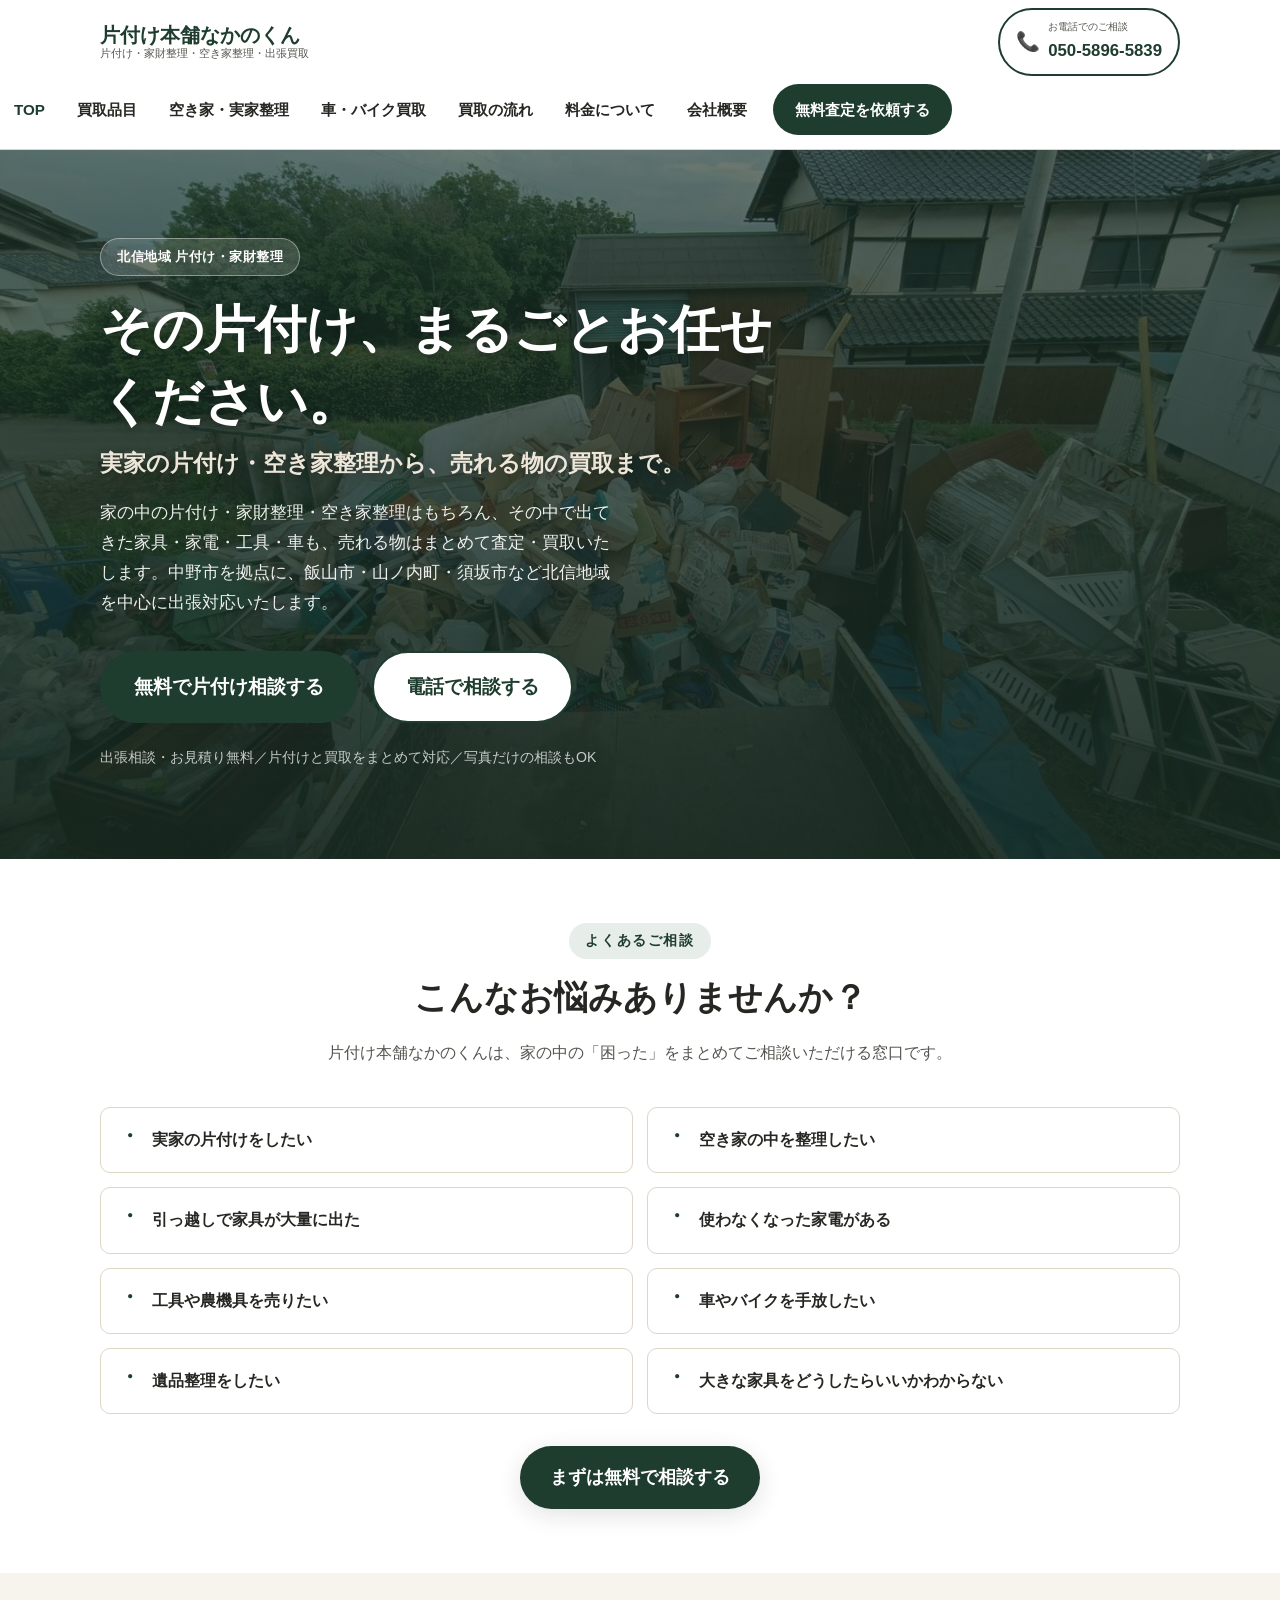
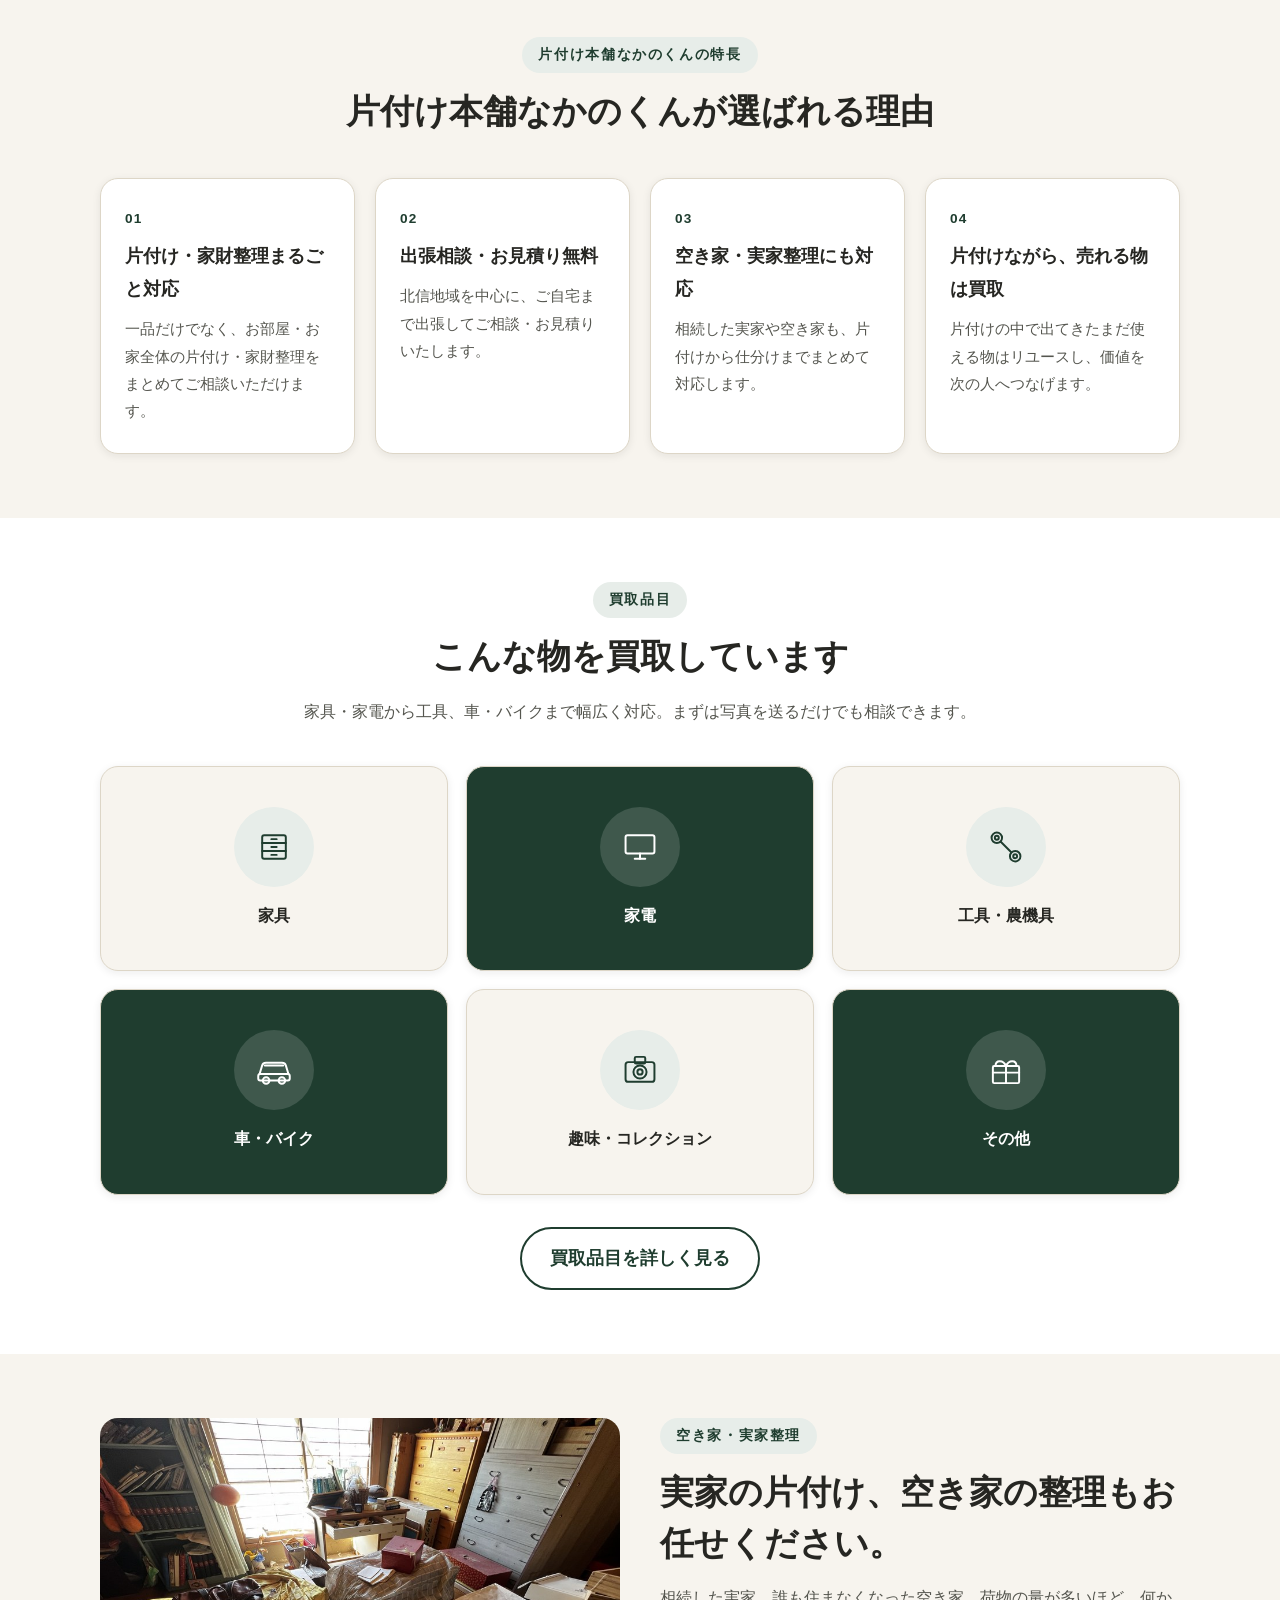
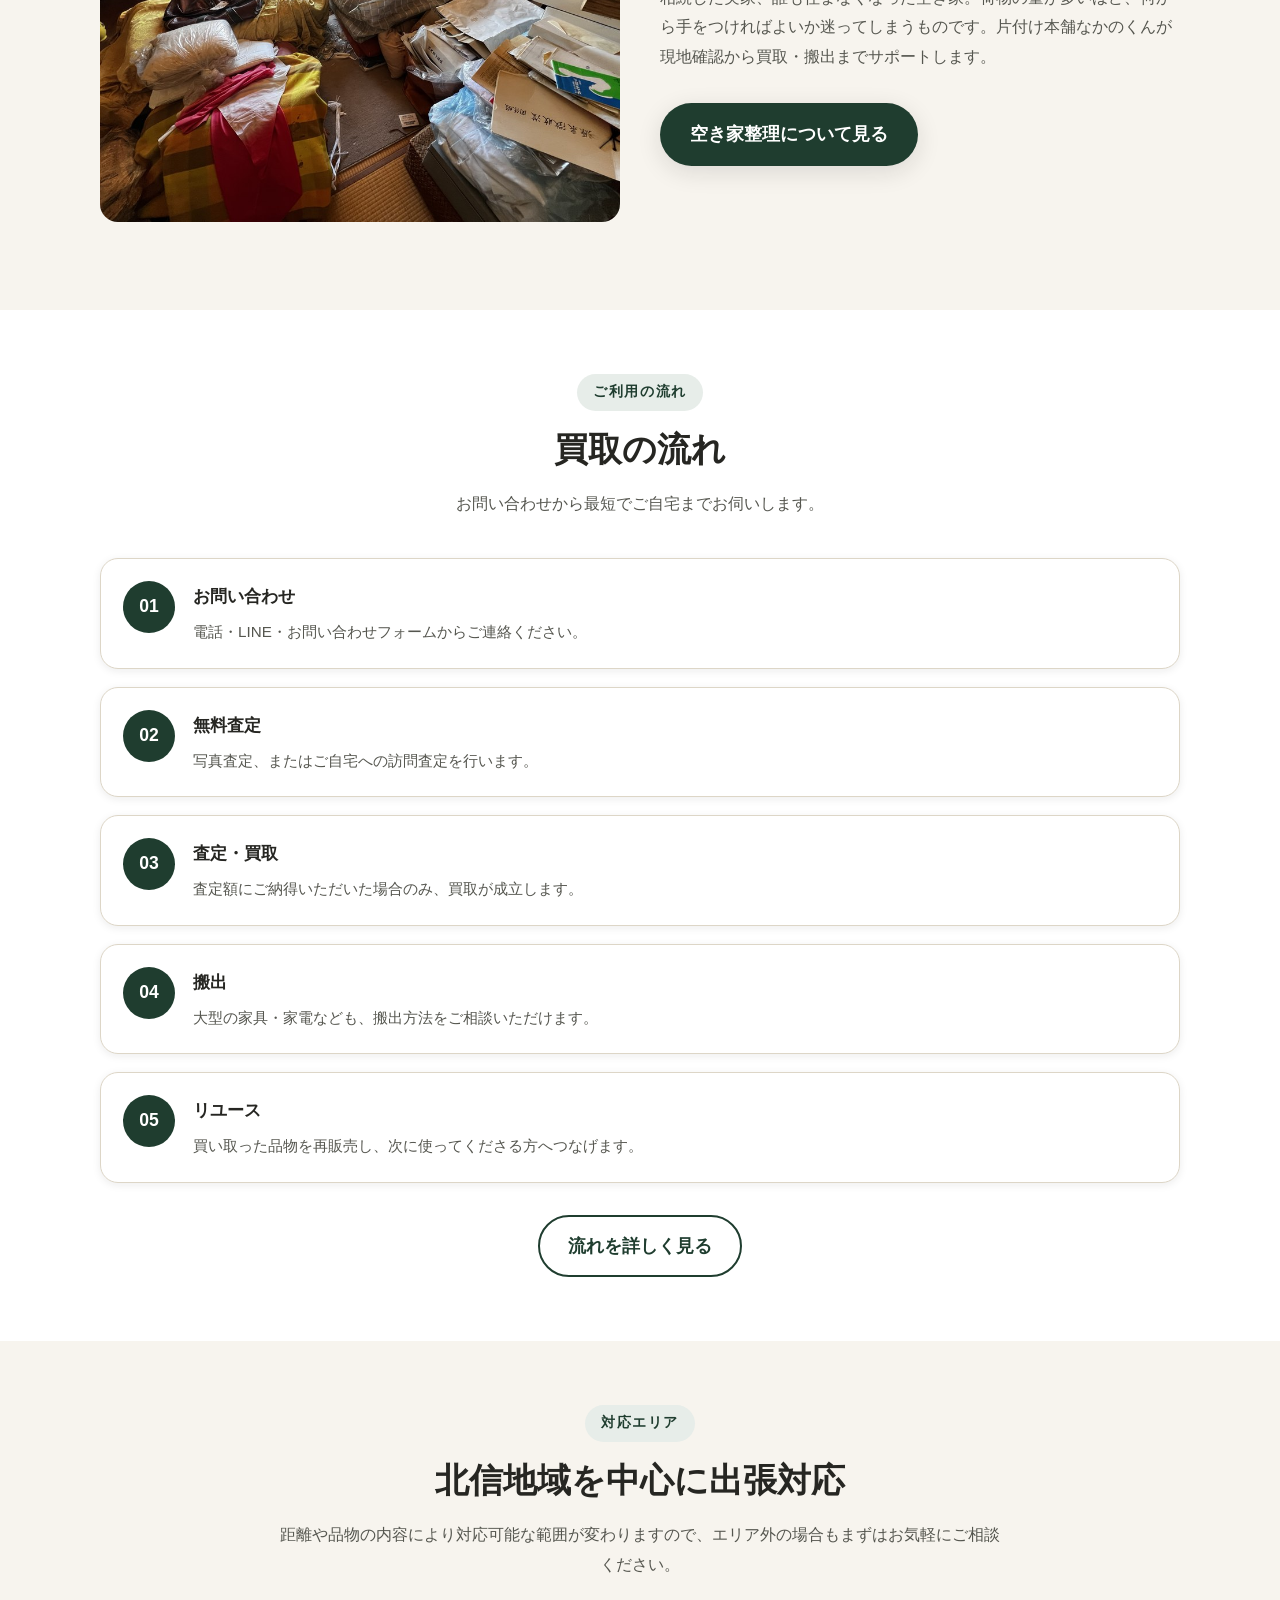
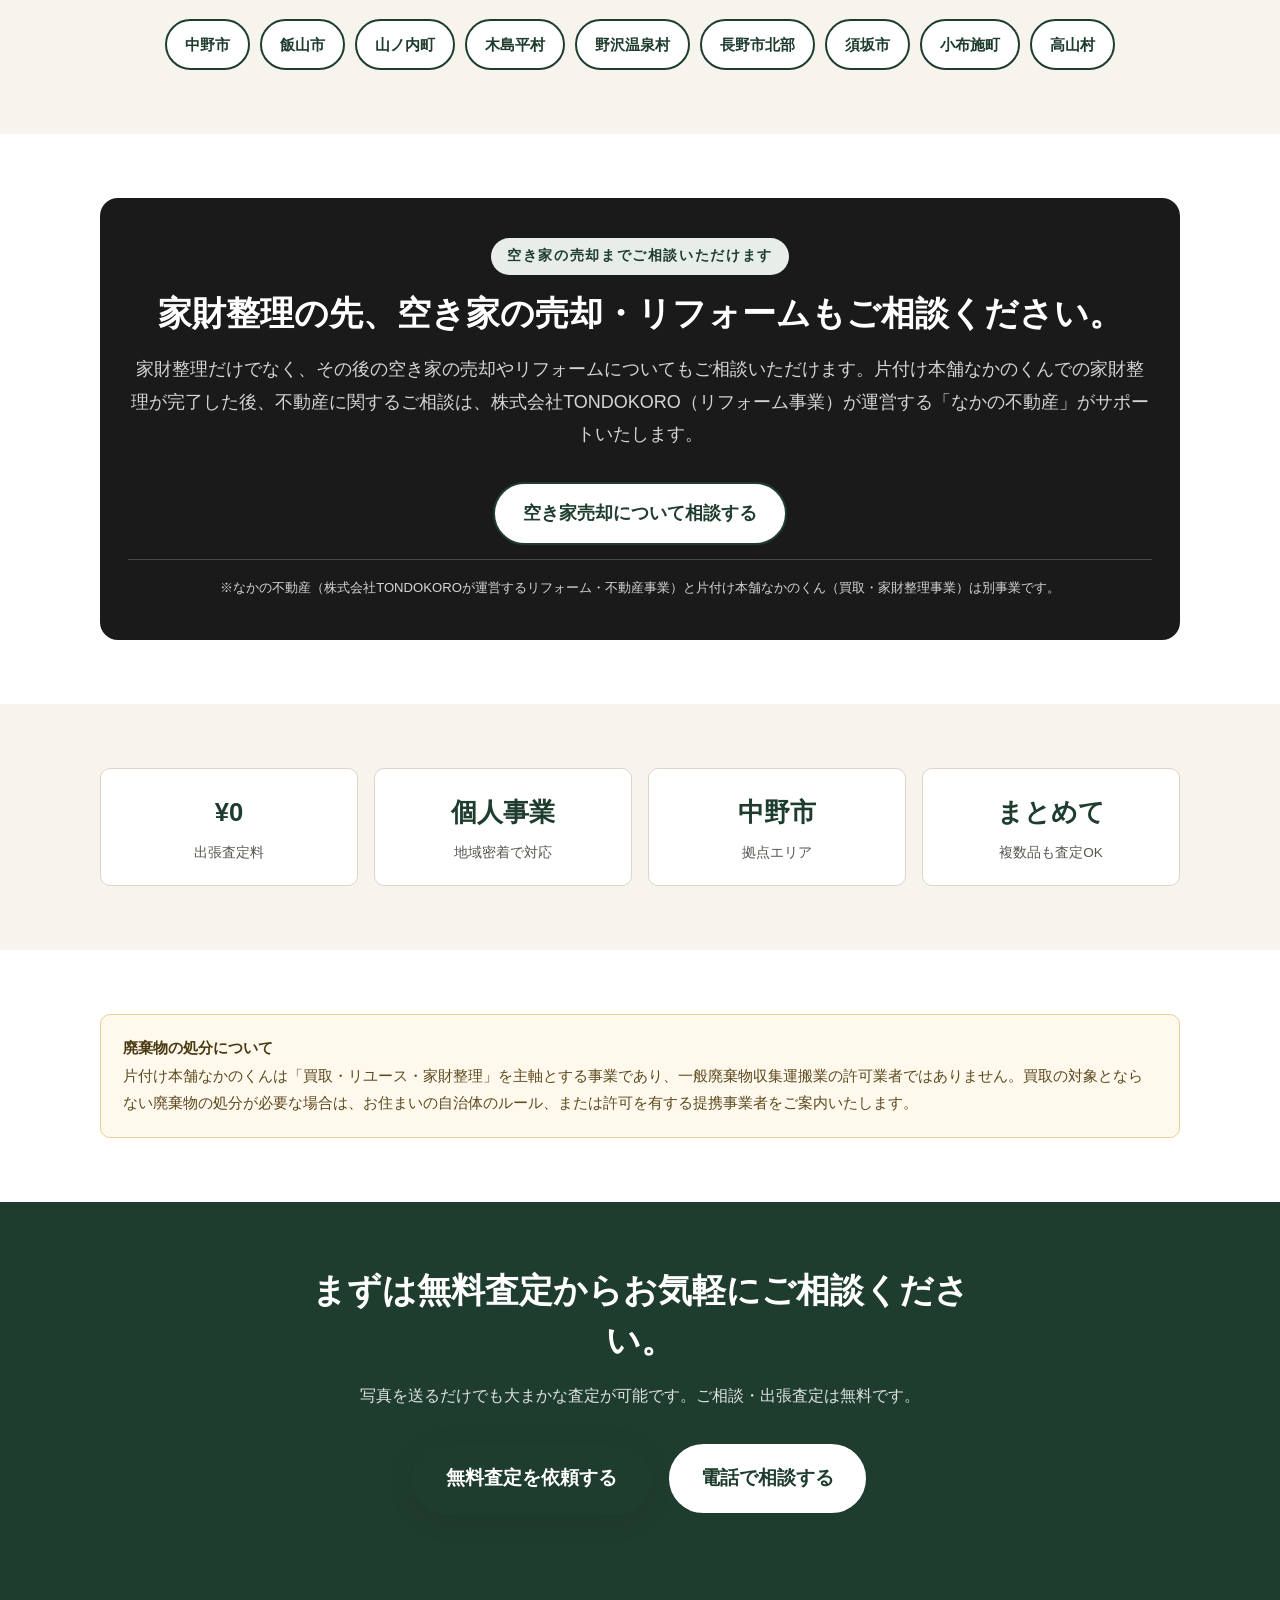
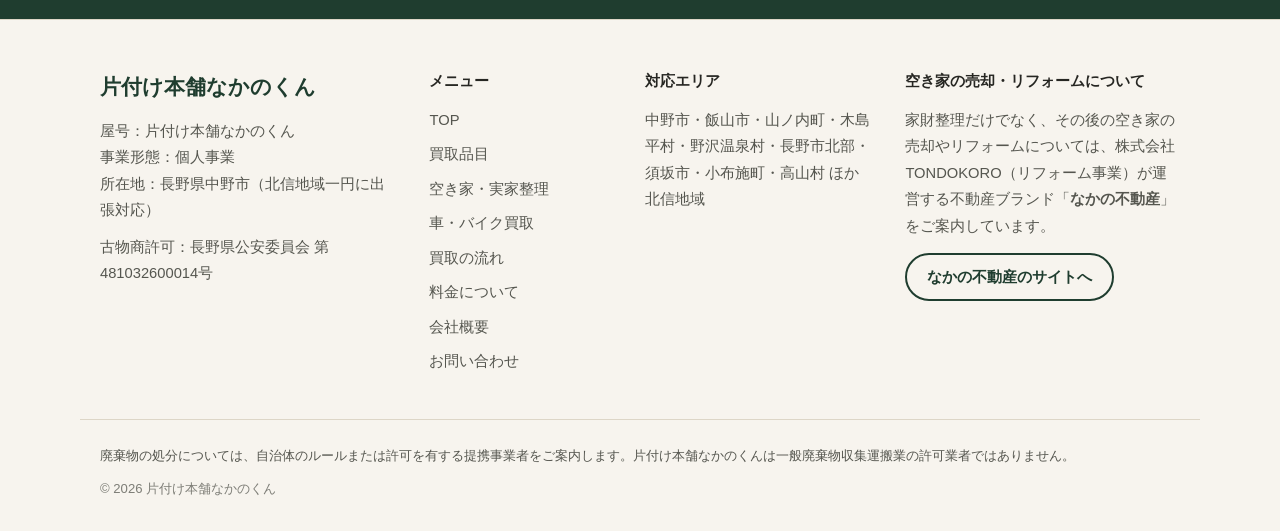
==== commit c32616c5: "電話番号をなかの不動産の番号に変更" ====
--- a/index.html
+++ b/index.html
@@ -29,7 +29,7 @@
   "description": "長野県中野市を中心に北信地域で出張買取・家財整理・空き家整理を行う個人事業です。",
   "image": "https://example.com/images/hero.jpg",
   "url": "https://example.com/index.html",
-  "telephone": "+81-269-00-0000",
+  "telephone": "+81-50-5896-5839",
   "priceRange": "出張査定無料",
   "address": {
     "@type": "PostalAddress",
@@ -53,10 +53,9 @@
       <span class="logo-main">片付け本舗なかのくん</span>
       <span class="logo-sub">片付け・家財整理・空き家整理・出張買取</span>
     </a>
-    <!-- TODO: 実際の電話番号に差し替えてください -->
-    <a class="header-tel" href="tel:0269000000">
+    <a class="header-tel" href="tel:05058965839">
       <span class="tel-icon" aria-hidden="true">📞</span>
-      <span class="tel-text"><span class="tel-label">お電話でのご相談</span><span class="tel-number">0269-00-0000</span></span>
+      <span class="tel-text"><span class="tel-label">お電話でのご相談</span><span class="tel-number">050-5896-5839</span></span>
     </a>
     <button class="nav-toggle" aria-label="メニューを開く" aria-expanded="false" aria-controls="siteNav">
       <span></span><span></span><span></span>
@@ -93,7 +92,7 @@
           <p class="hero-sub">家の中の片付け・家財整理・空き家整理はもちろん、その中で出てきた家具・家電・工具・車も、売れる物はまとめて査定・買取いたします。中野市を拠点に、飯山市・山ノ内町・須坂市など北信地域を中心に出張対応いたします。</p>
           <div class="hero-actions">
             <a href="contact.html" class="btn btn-primary btn-lg">無料で片付け相談する</a>
-            <a href="tel:0269000000" class="btn btn-secondary btn-lg">電話で相談する</a>
+            <a href="tel:05058965839" class="btn btn-secondary btn-lg">電話で相談する</a>
           </div>
           <p class="hero-note">出張相談・お見積り無料／片付けと買取をまとめて対応／写真だけの相談もOK</p>
         </div>
@@ -343,7 +342,7 @@
       <p class="section-lead">写真を送るだけでも大まかな査定が可能です。ご相談・出張査定は無料です。</p>
       <div class="btn-group" style="justify-content:center">
         <a href="contact.html" class="btn btn-primary btn-lg">無料査定を依頼する</a>
-        <a href="tel:0269000000" class="btn btn-secondary btn-lg">電話で相談する</a>
+        <a href="tel:05058965839" class="btn btn-secondary btn-lg">電話で相談する</a>
       </div>
     </div>
   </section>
@@ -391,7 +390,7 @@
 
 <!-- ============ 固定CTA（モバイル） ============ -->
 <div class="fixed-cta">
-  <a href="tel:0269000000" class="fixed-cta-btn fixed-cta-tel"><span aria-hidden="true">📞</span>電話で相談</a>
+  <a href="tel:05058965839" class="fixed-cta-btn fixed-cta-tel"><span aria-hidden="true">📞</span>電話で相談</a>
   <a href="contact.html" class="fixed-cta-btn fixed-cta-form"><span aria-hidden="true">📝</span>無料査定を依頼</a>
 </div>
 
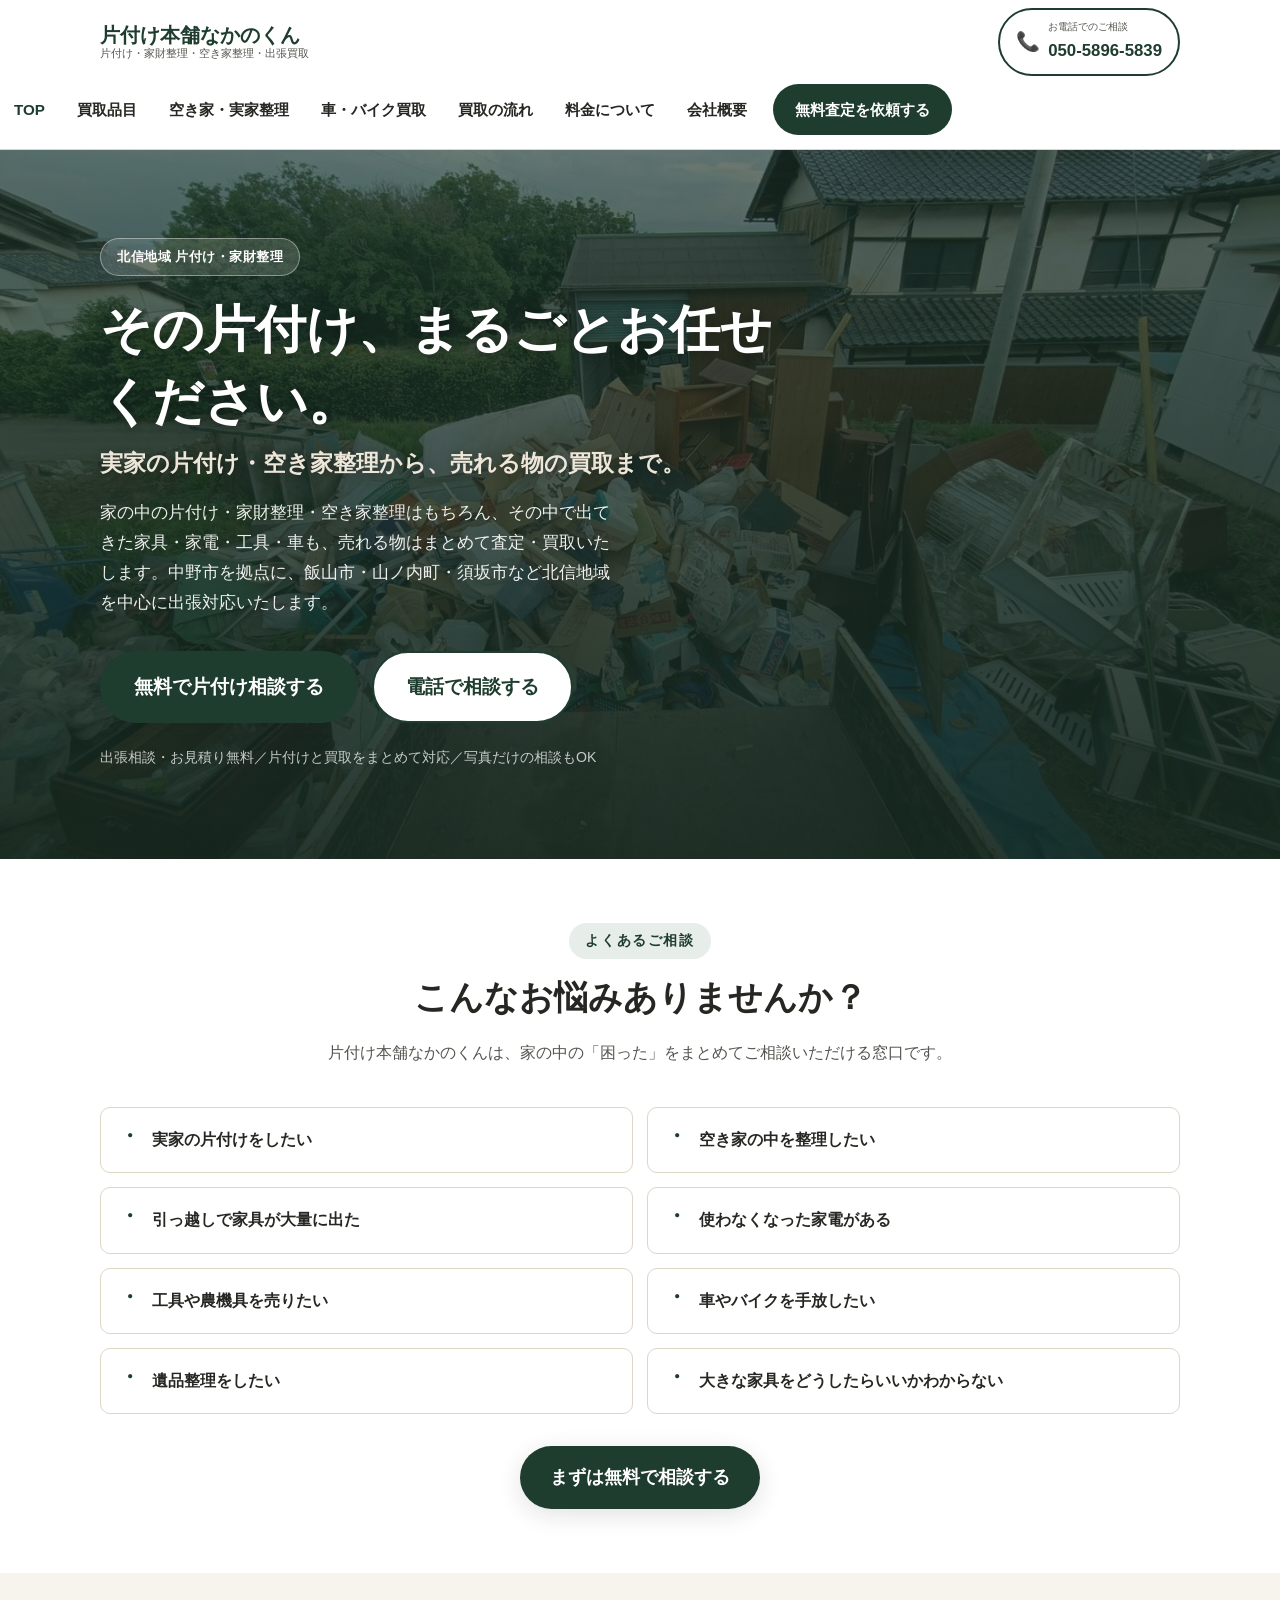
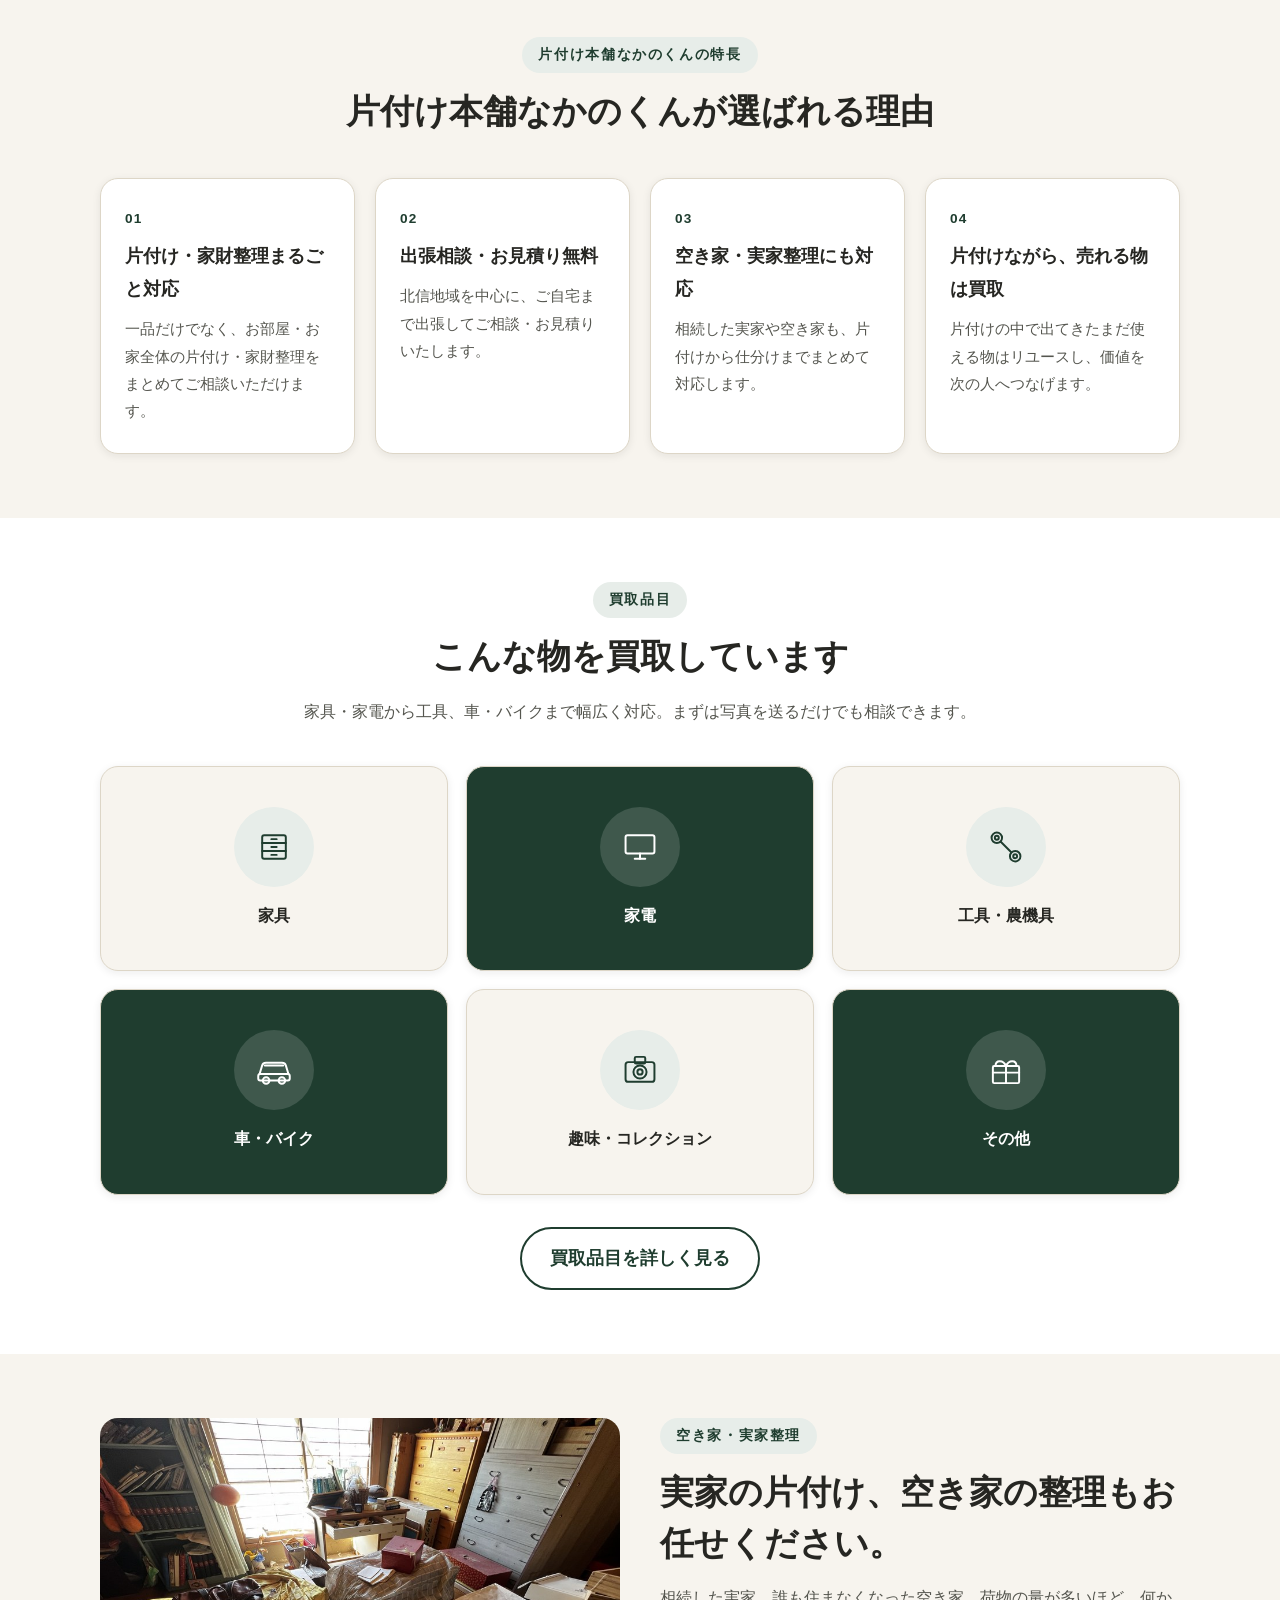
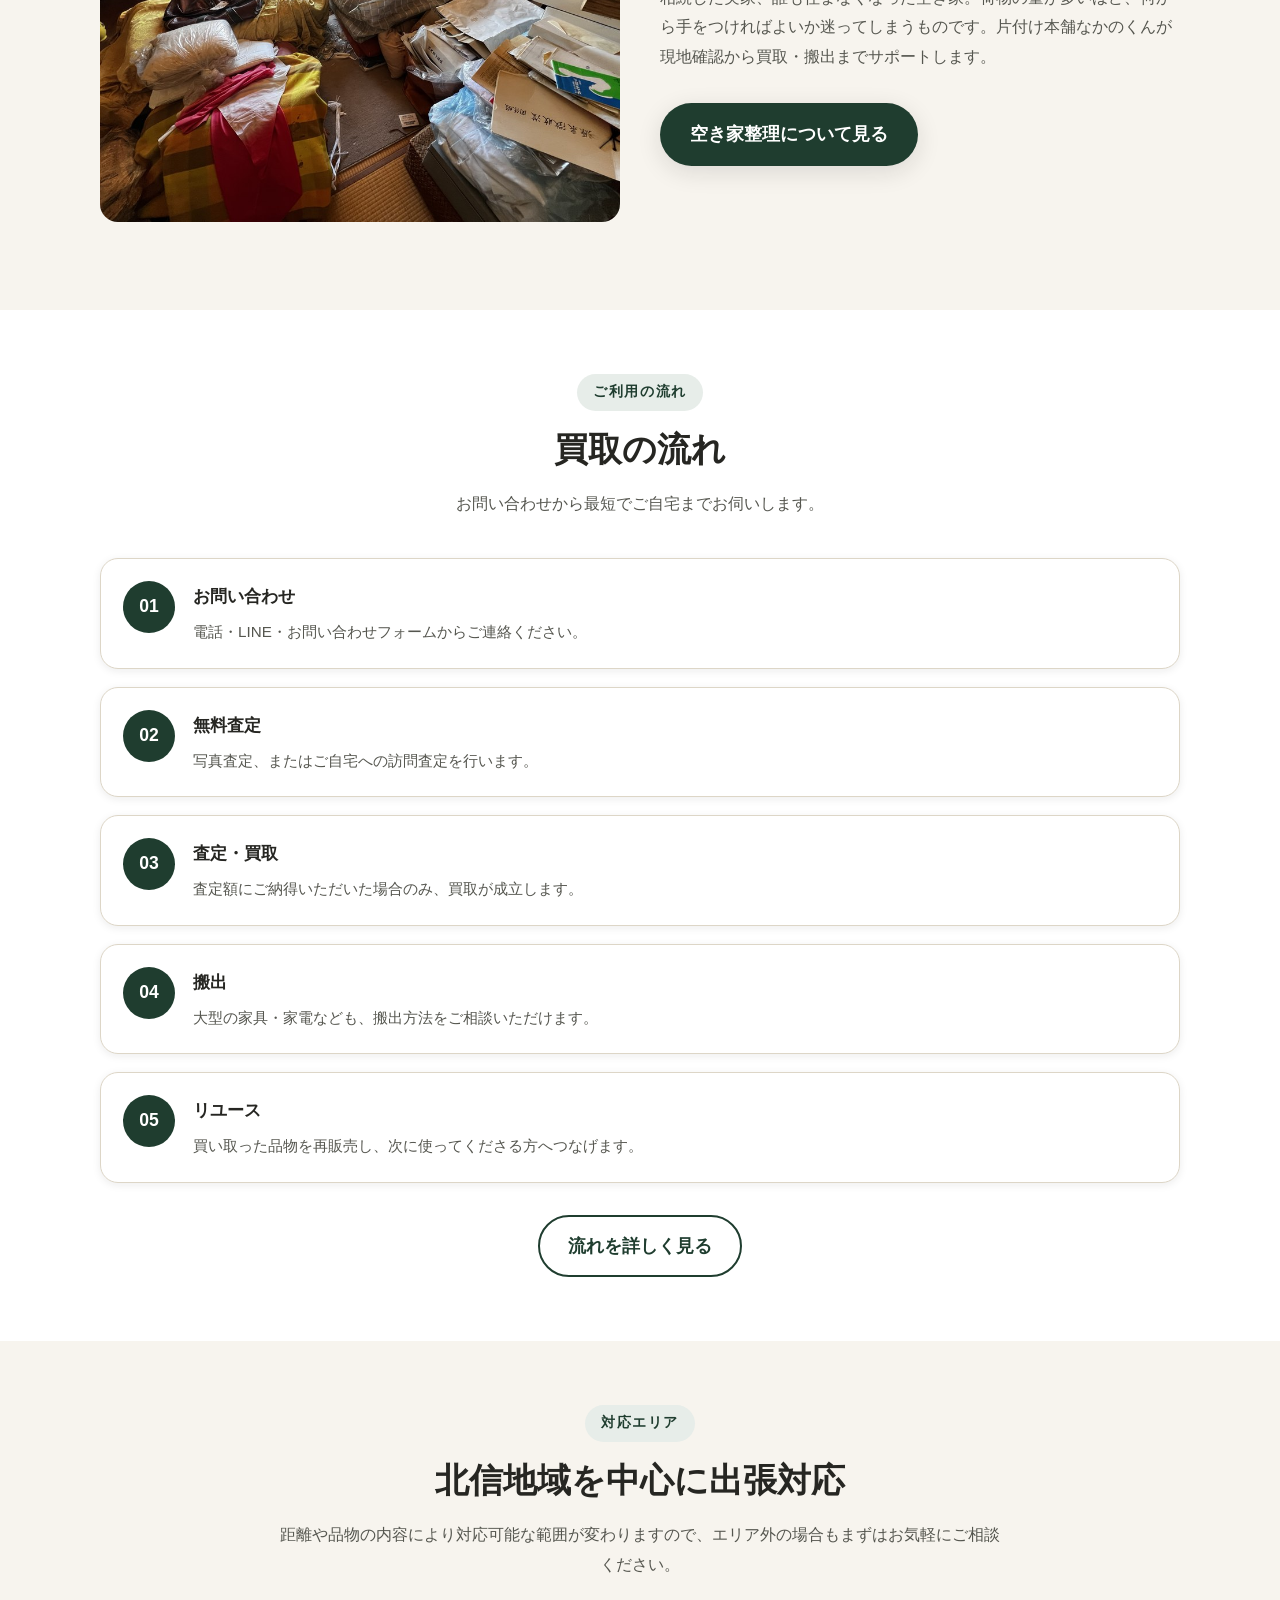
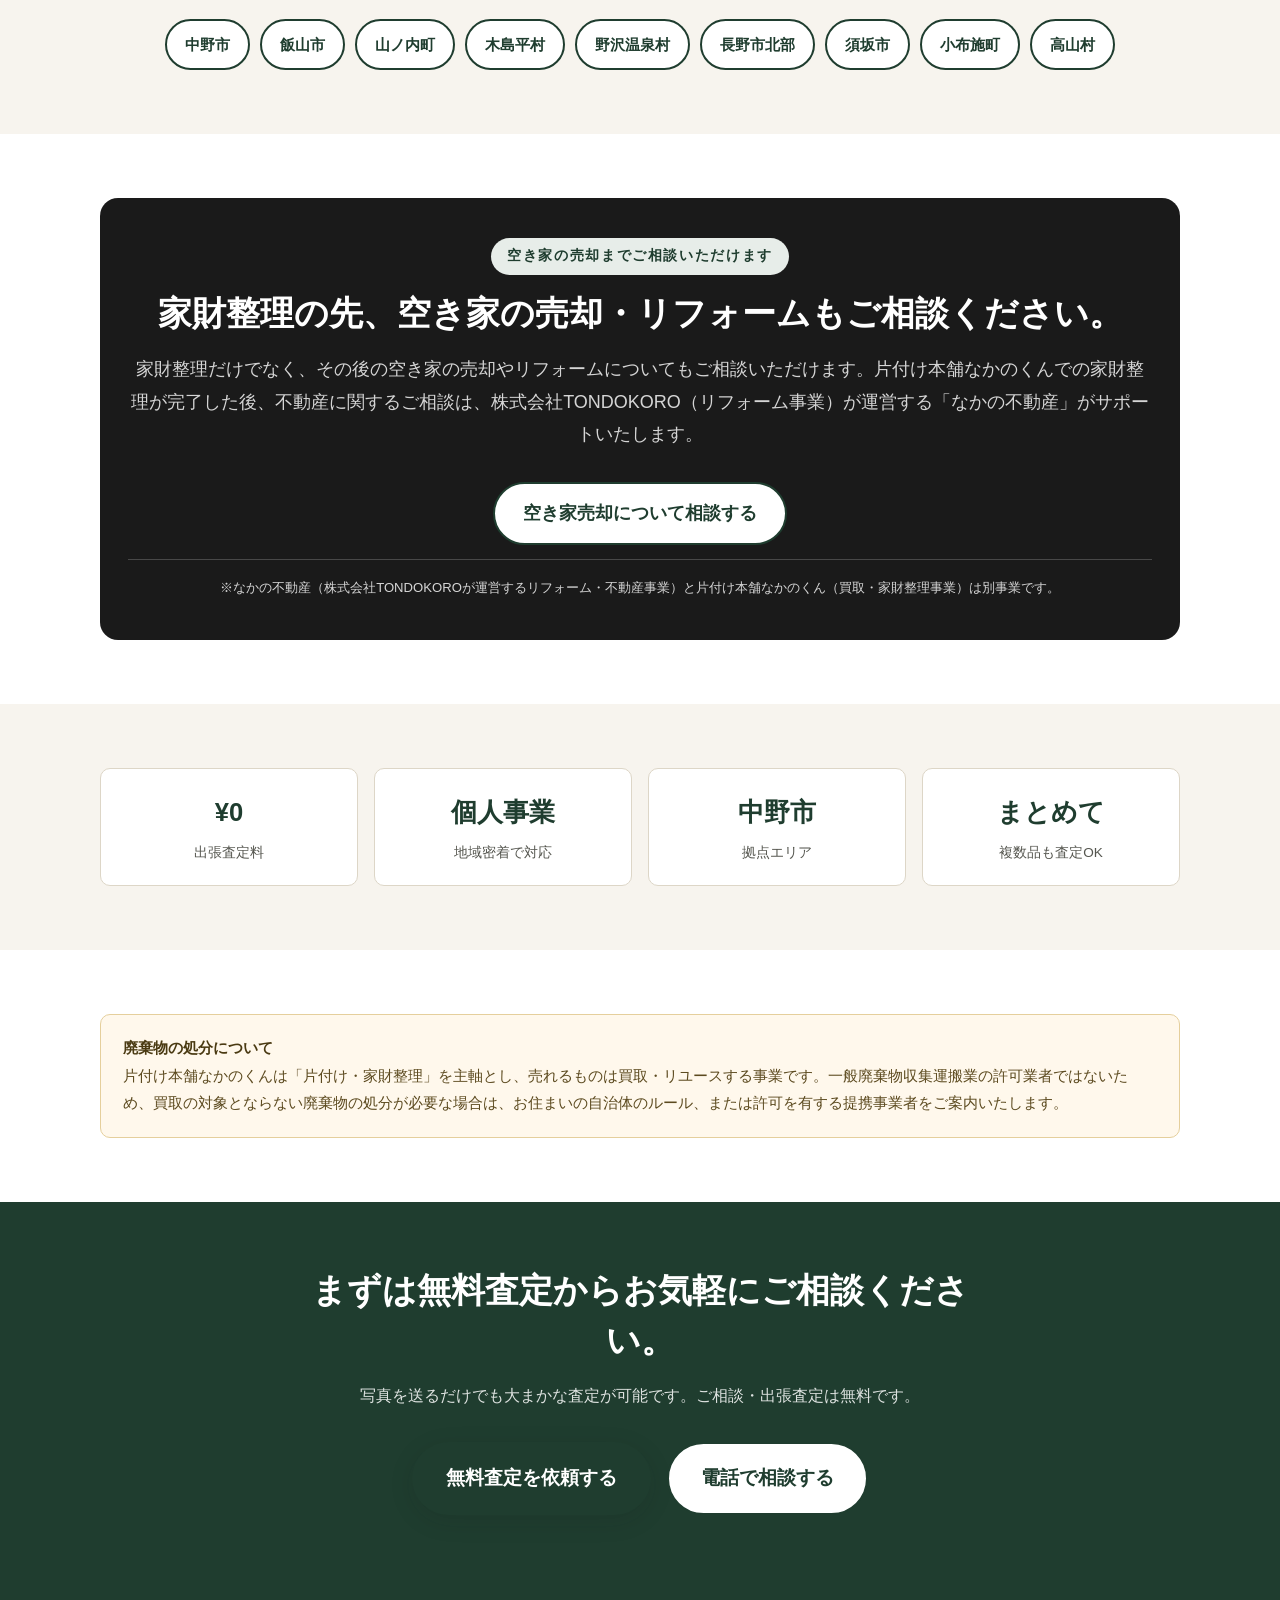
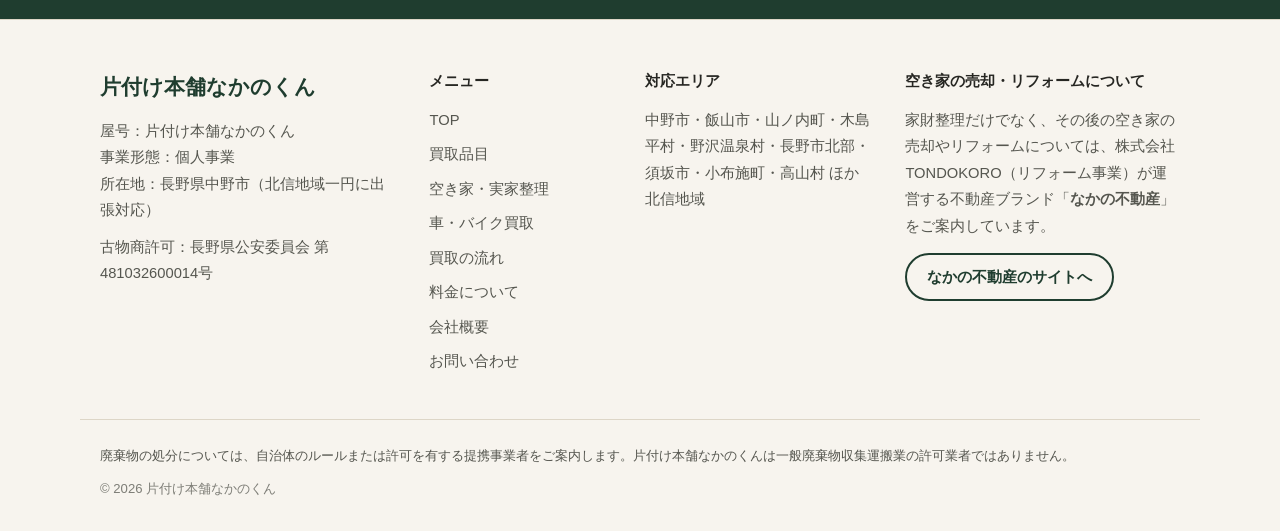
==== commit 23d5074f: "「片付けもお手伝い」の訴求を強化 買取品目ページに、買取対象外の物も片付け・家財整理として搬出サポート する旨を追加。サイト共通の廃棄物注意書きも「片付け・家財整理が主軸、 売れる物は買取・リユース」" ====
--- a/index.html
+++ b/index.html
@@ -294,7 +294,7 @@
         <h2 class="section-title">家財整理の先、空き家の売却・リフォームもご相談ください。</h2>
         <p>家財整理だけでなく、その後の空き家の売却やリフォームについてもご相談いただけます。片付け本舗なかのくんでの家財整理が完了した後、不動産に関するご相談は、株式会社TONDOKORO（リフォーム事業）が運営する「なかの不動産」がサポートいたします。</p>
         <div class="btn-group" style="justify-content:center">
-          <a href="https://example-tondokoro.co.jp" target="_blank" rel="noopener" class="btn btn-secondary">空き家売却について相談する</a>
+          <a href="https://tondokoro-fudousan.site/" target="_blank" rel="noopener" class="btn btn-secondary">空き家売却について相談する</a>
         </div>
         <p class="realty-divider">※なかの不動産（株式会社TONDOKOROが運営するリフォーム・不動産事業）と片付け本舗なかのくん（買取・家財整理事業）は別事業です。</p>
       </div>
@@ -330,7 +330,7 @@
     <div class="container">
       <div class="notice-box">
         <strong>廃棄物の処分について</strong><br>
-        片付け本舗なかのくんは「買取・リユース・家財整理」を主軸とする事業であり、一般廃棄物収集運搬業の許可業者ではありません。買取の対象とならない廃棄物の処分が必要な場合は、お住まいの自治体のルール、または許可を有する提携事業者をご案内いたします。
+        片付け本舗なかのくんは「片付け・家財整理」を主軸とし、売れるものは買取・リユースする事業です。一般廃棄物収集運搬業の許可業者ではないため、買取の対象とならない廃棄物の処分が必要な場合は、お住まいの自治体のルール、または許可を有する提携事業者をご案内いたします。
       </div>
     </div>
   </section>
@@ -379,7 +379,7 @@
     <div class="footer-partner">
       <p class="footer-heading">空き家の売却・リフォームについて</p>
       <p>家財整理だけでなく、その後の空き家の売却やリフォームについては、株式会社TONDOKORO（リフォーム事業）が運営する不動産ブランド「<strong>なかの不動産</strong>」をご案内しています。</p>
-      <a href="https://example-tondokoro.co.jp" class="btn btn-outline" target="_blank" rel="noopener">なかの不動産のサイトへ</a>
+      <a href="https://tondokoro-fudousan.site/" class="btn btn-outline" target="_blank" rel="noopener">なかの不動産のサイトへ</a>
     </div>
   </div>
   <div class="footer-bottom container">
